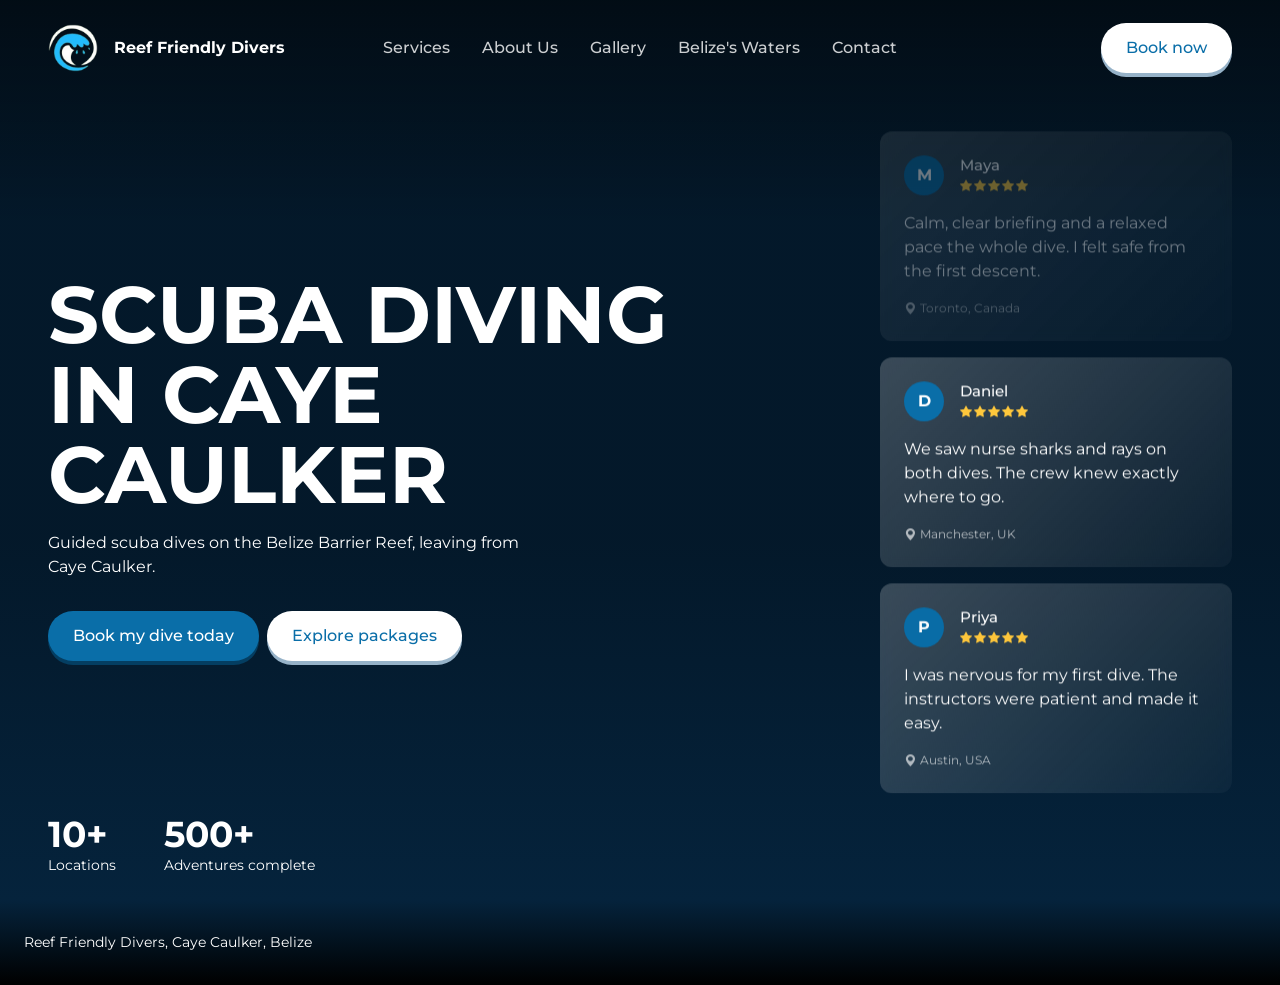
==== index.html @ de71a329 "first commit" ====
<!DOCTYPE html>
<html lang="en">
<head>
    <meta charset="UTF-8">
    <meta name="viewport" content="width=device-width, initial-scale=1.0">
    <title>Reef Friendly Divers | Caye Caulker, Belize</title>
    <meta name="description" content="Guided scuba dives on the Belize Barrier Reef, leaving from Caye Caulker.">
    <link rel="preconnect" href="https://fonts.googleapis.com">
    <link rel="preconnect" href="https://fonts.gstatic.com" crossorigin>
    <link rel="stylesheet" href="https://fonts.googleapis.com/css2?family=Montserrat:wght@400;500;700&amp;display=swap">
    <link rel="stylesheet" href="https://cdn.jsdelivr.net/npm/bootstrap-icons@1.11.3/font/bootstrap-icons.min.css">
    <link rel="stylesheet" href="css/style.css">
    <script src="js/menu.js" defer></script>
    <script src="js/testimonials.js" defer></script>
</head>
<body>
    <div class="landing">
        <header class="site-header">
            <a class="brand" href="./">
                <img src="images/logo.png" width="136" height="130" alt="">
                Reef Friendly Divers
            </a>
            <button class="menu-toggle" type="button" aria-expanded="false" aria-controls="site-menu" aria-label="Menu">
                <i class="bi bi-list" aria-hidden="true"></i>
                <i class="bi bi-x-lg" aria-hidden="true"></i>
            </button>
            <div class="site-menu" id="site-menu">
                <nav class="site-nav">
                    <a href="services.html">Services</a>
                    <a href="about.html">About Us</a>
                    <a href="gallery.html">Gallery</a>
                    <a href="belizes-waters.html">Belize's Waters</a>
                    <a href="#contact">Contact</a>
                </nav>
                <a class="button button-secondary" href="#contact">Book now</a>
            </div>
        </header>
        <main class="hero">
            <div class="hero-text">
                <h1>Scuba diving in Caye Caulker</h1>
                <p>Guided scuba dives on the Belize Barrier Reef, leaving from Caye Caulker.</p>
                <div class="hero-actions">
                    <a class="button button-primary" href="#contact">Book my dive today</a>
                    <a class="button button-secondary" href="packages.html">Explore packages</a>
                </div>
            </div>
            <dl class="stats">
                <div>
                    <dt>Locations</dt>
                    <dd>10+</dd>
                </div>
                <div>
                    <dt>Adventures complete</dt>
                    <dd>500+</dd>
                </div>
            </dl>
        </main>
        <section class="testimonials" aria-label="Diver testimonials">
            <div class="testimonial-viewport">
                <div class="testimonial-track">
                    <ul class="testimonial-list">
                        <li class="testimonial">
                            <figure>
                                <figcaption class="reviewer">
                                    <span class="avatar" aria-hidden="true">M</span>
                                    <span class="reviewer-name">Maya</span>
                                    <span class="rating" role="img" aria-label="5 out of 5 stars"><i class="bi bi-star-fill"></i><i class="bi bi-star-fill"></i><i class="bi bi-star-fill"></i><i class="bi bi-star-fill"></i><i class="bi bi-star-fill"></i></span>
                                </figcaption>
                                <blockquote><p>Calm, clear briefing and a relaxed pace the whole dive. I felt safe from the first descent.</p></blockquote>
                                <p class="reviewer-location"><i class="bi bi-geo-alt-fill" aria-hidden="true"></i>Toronto, Canada</p>
                            </figure>
                        </li>
                        <li class="testimonial">
                            <figure>
                                <figcaption class="reviewer">
                                    <span class="avatar" aria-hidden="true">D</span>
                                    <span class="reviewer-name">Daniel</span>
                                    <span class="rating" role="img" aria-label="5 out of 5 stars"><i class="bi bi-star-fill"></i><i class="bi bi-star-fill"></i><i class="bi bi-star-fill"></i><i class="bi bi-star-fill"></i><i class="bi bi-star-fill"></i></span>
                                </figcaption>
                                <blockquote><p>We saw nurse sharks and rays on both dives. The crew knew exactly where to go.</p></blockquote>
                                <p class="reviewer-location"><i class="bi bi-geo-alt-fill" aria-hidden="true"></i>Manchester, UK</p>
                            </figure>
                        </li>
                        <li class="testimonial">
                            <figure>
                                <figcaption class="reviewer">
                                    <span class="avatar" aria-hidden="true">P</span>
                                    <span class="reviewer-name">Priya</span>
                                    <span class="rating" role="img" aria-label="5 out of 5 stars"><i class="bi bi-star-fill"></i><i class="bi bi-star-fill"></i><i class="bi bi-star-fill"></i><i class="bi bi-star-fill"></i><i class="bi bi-star-fill"></i></span>
                                </figcaption>
                                <blockquote><p>I was nervous for my first dive. The instructors were patient and made it easy.</p></blockquote>
                                <p class="reviewer-location"><i class="bi bi-geo-alt-fill" aria-hidden="true"></i>Austin, USA</p>
                            </figure>
                        </li>
                        <li class="testimonial">
                            <figure>
                                <figcaption class="reviewer">
                                    <span class="avatar" aria-hidden="true">L</span>
                                    <span class="reviewer-name">Lukas</span>
                                    <span class="rating" role="img" aria-label="5 out of 5 stars"><i class="bi bi-star-fill"></i><i class="bi bi-star-fill"></i><i class="bi bi-star-fill"></i><i class="bi bi-star-fill"></i><i class="bi bi-star-fill"></i></span>
                                </figcaption>
                                <blockquote><p>Small group, good gear and a guide who clearly cares about the reef.</p></blockquote>
                                <p class="reviewer-location"><i class="bi bi-geo-alt-fill" aria-hidden="true"></i>Berlin, Germany</p>
                            </figure>
                        </li>
                        <li class="testimonial">
                            <figure>
                                <figcaption class="reviewer">
                                    <span class="avatar" aria-hidden="true">S</span>
                                    <span class="reviewer-name">Sofia</span>
                                    <span class="rating" role="img" aria-label="5 out of 5 stars"><i class="bi bi-star-fill"></i><i class="bi bi-star-fill"></i><i class="bi bi-star-fill"></i><i class="bi bi-star-fill"></i><i class="bi bi-star-fill"></i></span>
                                </figcaption>
                                <blockquote><p>The highlight of our trip to Belize.</p></blockquote>
                                <p class="reviewer-location"><i class="bi bi-geo-alt-fill" aria-hidden="true"></i>Madrid, Spain</p>
                            </figure>
                        </li>
                    </ul>
                </div>
            </div>
        </section>
    </div>
    <footer id="contact" class="site-footer">
        <p>Reef Friendly Divers, Caye Caulker, Belize</p>
    </footer>
</body>
</html>
---- css/style.css ----
:root {
    --accent: rgb(10, 110, 168);
    --accent-dark: rgb(7, 82, 128);
    --deep: rgb(5, 35, 60);
    --header-height: 6rem;
    --space-1: 0.5rem;
    --space-2: 1rem;
    --space-3: 1.5rem;
    --space-4: 2rem;
    --space-5: 3rem;
}

*,
*::before,
*::after {
    box-sizing: border-box;
}

body {
    margin: 0;
    min-height: 100dvh;
    font-family: "Montserrat", sans-serif;
    line-height: 1.5;
    color: white;
    background: linear-gradient(var(--deep) 100dvh, black);
}

h1,
p {
    margin: 0;
}

a {
    color: inherit;
}

.landing {
    display: grid;
    grid-template-columns: minmax(0, 1fr);
    overflow: clip;
    background:
        linear-gradient(rgb(0 0 0 / 0.5), transparent 25%),
        linear-gradient(rgb(0 0 0 / 0.3), rgb(0 0 0 / 0.3) 60%, var(--deep)),
        url("https://images.pexels.com/photos/29070971/pexels-photo-29070971.jpeg?auto=compress&cs=tinysrgb&w=1920") center / cover;
}

.site-header {
    position: relative;
    z-index: 2;
    display: flex;
    justify-content: space-between;
    align-items: center;
    height: var(--header-height);
    padding-inline: var(--space-3);
}

.brand,
.menu-toggle {
    position: relative;
    z-index: 2;
}

.brand {
    display: flex;
    align-items: center;
    gap: var(--space-2);
    font-weight: 700;
    text-decoration: none;
}

.brand img {
    display: block;
    width: auto;
    height: 3rem;
}

.menu-toggle {
    display: grid;
    place-items: center;
    width: 3.5rem;
    aspect-ratio: 1;
    padding: 0;
    border: 0;
    background: none;
    color: inherit;
    font-size: 2.25rem;
    cursor: pointer;
}

.menu-toggle .bi-x-lg,
.menu-toggle[aria-expanded="true"] .bi-list {
    display: none;
}

.menu-toggle[aria-expanded="true"] .bi-x-lg {
    display: block;
}

.site-menu {
    position: fixed;
    inset: 0;
    display: grid;
    align-content: center;
    gap: var(--space-3);
    padding: var(--header-height) var(--space-3);
    background-color: var(--deep);
    transform: translateY(-100%);
    visibility: hidden;
    transition: transform 0.3s ease, visibility 0.3s;
}

.site-menu.is-open {
    transform: none;
    visibility: visible;
}

.site-nav {
    display: grid;
}

.site-nav a {
    padding: 0.75rem 0;
    font-size: 1.125rem;
    font-weight: 500;
    color: rgb(255 255 255 / 0.8);
    text-decoration: none;
    transition: color 0.15s;
}

.site-nav a:hover,
.site-nav a:focus-visible {
    color: white;
}

.button {
    display: inline-block;
    padding: 0.75rem var(--space-3);
    border: 1px solid transparent;
    border-radius: 999px;
    font-weight: 500;
    text-align: center;
    text-decoration: none;
    box-shadow: 0 4px 0 var(--shadow-color);
    transition:
        box-shadow 0.25s ease,
        transform 0.25s ease,
        background-color 0.25s ease;
}

.button:hover {
    transform: translateY(-2px);
    box-shadow: 0 6px 0 var(--shadow-color);
}

.button:active {
    transform: translateY(3px);
    box-shadow: 0 1px 0 var(--shadow-color);
}

.button-primary {
    --shadow-color: rgb(4, 62, 98);
    background-color: var(--accent);
    color: white;
}

.button-primary:hover {
    background-color: var(--accent-dark);
}

.button-secondary {
    --shadow-color: rgb(150, 178, 200);
    background-color: white;
    color: var(--accent);
}

.button-secondary:hover {
    background-color: rgb(225 240 250);
}

.hero {
    display: flex;
    flex-direction: column;
    justify-content: space-between;
    gap: var(--space-5);
    min-height: calc(100dvh - var(--header-height));
    padding: var(--space-4) var(--space-3) var(--space-3);
}

.hero-text {
    display: grid;
    gap: var(--space-2);
    max-width: 40rem;
    margin-block: auto;
}

.hero-text h1 {
    font-size: clamp(2.5rem, 7vw, 5rem);
    line-height: 1;
    text-transform: uppercase;
}

.hero-text p {
    max-width: 32rem;
}

.hero-actions {
    display: grid;
    gap: var(--space-1);
    margin-top: var(--space-2);
}

.stats {
    display: flex;
    justify-content: space-between;
    gap: var(--space-5);
    margin: 0;
}

.stats div {
    display: flex;
    flex-direction: column-reverse;
}

.stats dd {
    margin: 0;
    font-size: 2.25rem;
    font-weight: 700;
    line-height: 1.1;
}

.stats dt {
    font-size: 0.875rem;
}

.testimonials {
    position: relative;
    padding-bottom: var(--space-5);
}

.testimonials::before,
.testimonial-viewport {
    mask-image: linear-gradient(to right, transparent, black 15%, black 85%, transparent);
}

.testimonials::before {
    content: "";
    position: absolute;
    inset: 0 0 var(--space-5);
    backdrop-filter: blur(6px);
}

.testimonial-viewport {
    position: relative;
}

.testimonial-track {
    display: flex;
    padding-left: var(--space-3);
}

.testimonial-list {
    display: flex;
    gap: var(--space-2);
    margin: 0;
    padding: 0 var(--space-2) 0 0;
    list-style: none;
}

.testimonial {
    flex: 0 0 min(80vw, 20rem);
    padding: var(--space-3);
    border-radius: 0.75rem;
    background: linear-gradient(135deg, rgb(255 255 255 / 0.22), rgb(255 255 255 / 0.04));
    backdrop-filter: blur(6px);
}

.testimonial figure {
    display: grid;
    gap: var(--space-2);
    margin: 0;
}

.testimonial blockquote {
    margin: 0;
}

.reviewer {
    display: grid;
    grid-template-columns: auto 1fr;
    column-gap: var(--space-2);
    align-items: center;
}

.avatar {
    grid-row: 1 / 3;
    display: grid;
    place-items: center;
    width: 2.5rem;
    aspect-ratio: 1;
    border-radius: 50%;
    background-color: var(--accent);
    font-weight: 700;
}

.reviewer-name {
    font-size: 0.9375rem;
    font-weight: 500;
    line-height: 1.2;
}

.rating {
    display: flex;
    gap: 0.125rem;
    font-size: 0.75rem;
    color: rgb(255, 200, 60);
}

.reviewer-location {
    display: flex;
    align-items: center;
    gap: 0.25rem;
    font-size: 0.75rem;
    color: rgb(255 255 255 / 0.65);
}

.site-footer {
    padding: var(--space-4) var(--space-3);
    font-size: 0.875rem;
}

@media (prefers-reduced-motion: reduce) {
    .testimonials {
        overflow: auto;
    }
}

@media (min-width: 52rem) {
    .landing {
        grid-template-columns: minmax(0, 1fr) calc(22rem + var(--space-5));
        grid-template-rows: auto 1fr;
        min-height: 100dvh;
    }

    .site-header {
        grid-column: 1 / -1;
        display: grid;
        grid-template-columns: 1fr auto 1fr;
        padding-inline: var(--space-5);
    }

    .menu-toggle {
        display: none;
    }

    .site-menu {
        display: contents;
        visibility: visible;
    }

    .site-nav {
        display: flex;
        gap: var(--space-4);
    }

    .site-nav a {
        padding: var(--space-1) 0;
        font-size: 1rem;
    }

    .site-menu .button {
        justify-self: end;
    }

    .hero-actions {
        display: flex;
    }

    .hero {
        display: grid;
        grid-template-rows: 1fr auto 2fr;
        padding: var(--space-5) var(--space-5) var(--space-3);
    }

    .hero-text {
        grid-row: 2;
    }

    .stats {
        grid-row: 3;
        align-self: end;
        justify-content: flex-start;
    }

    .testimonials {
        grid-area: 2 / 2;
        align-self: center;
        height: clamp(24rem, 70dvh, 52rem);
        margin-right: var(--space-5);
        padding-bottom: 0;
    }

    .testimonials::before {
        display: none;
    }

    .testimonial-viewport {
        mask-image: none;
    }

    .testimonial-track {
        display: block;
        padding-left: 0;
    }

    .testimonial-list {
        display: grid;
        padding: 0 0 var(--space-2);
    }
}
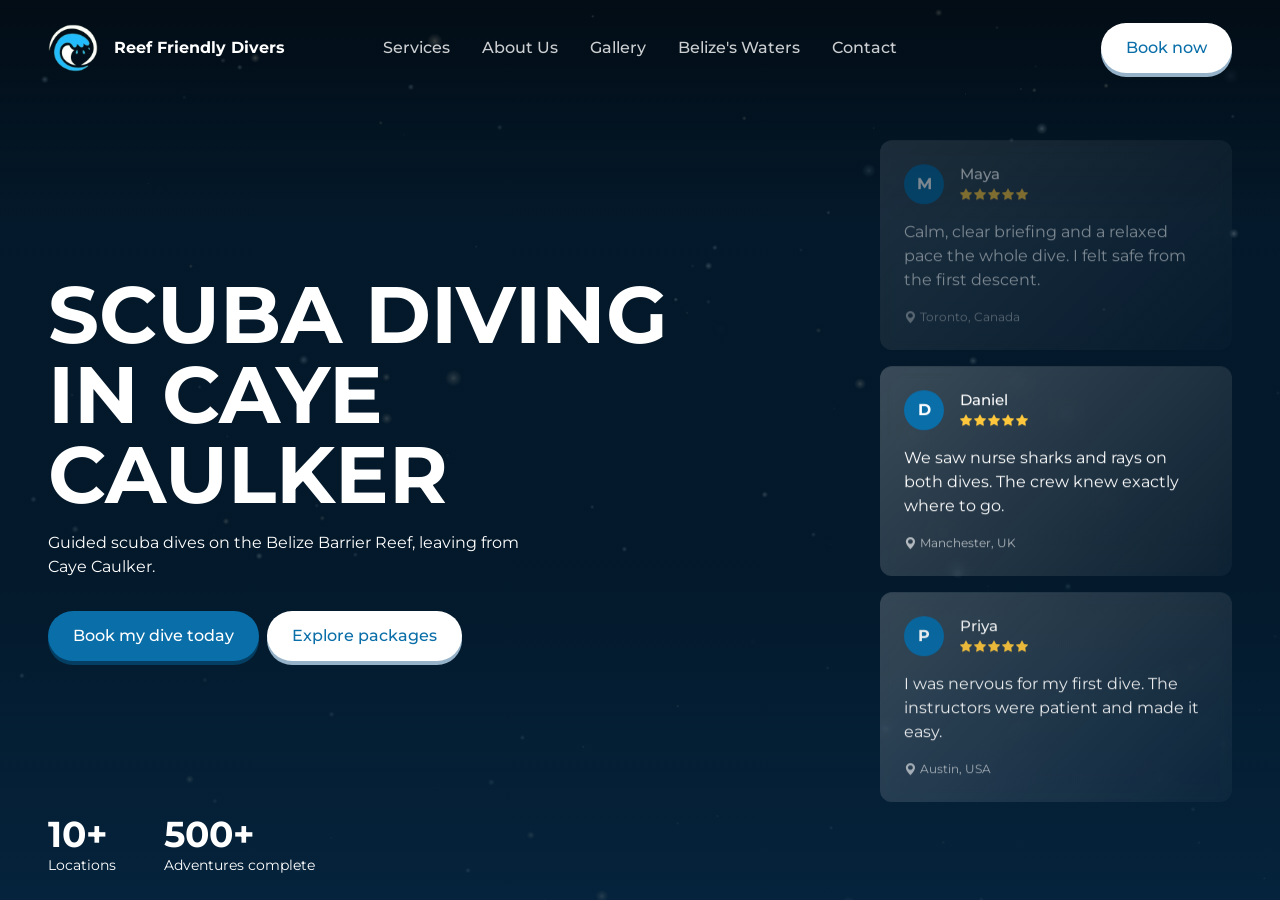
==== commit 13d164c2: "Added particles on homescreen" ====
--- a/index.html
+++ b/index.html
@@ -10,11 +10,13 @@
     <link rel="stylesheet" href="https://fonts.googleapis.com/css2?family=Montserrat:wght@400;500;700&amp;display=swap">
     <link rel="stylesheet" href="https://cdn.jsdelivr.net/npm/bootstrap-icons@1.11.3/font/bootstrap-icons.min.css">
     <link rel="stylesheet" href="css/style.css">
+    <script src="js/particles.js" defer></script>
     <script src="js/menu.js" defer></script>
     <script src="js/testimonials.js" defer></script>
 </head>
 <body>
     <div class="landing">
+        <canvas class="particles" aria-hidden="true"></canvas>
         <header class="site-header">
             <a class="brand" href="./">
                 <img src="images/logo.png" width="136" height="130" alt="">
@@ -119,8 +121,5 @@
             </div>
         </section>
     </div>
-    <footer id="contact" class="site-footer">
-        <p>Reef Friendly Divers, Caye Caulker, Belize</p>
-    </footer>
 </body>
 </html>
--- a/css/style.css
+++ b/css/style.css
@@ -35,6 +35,8 @@
 }
 
 .landing {
+    position: relative;
+    isolation: isolate;
     display: grid;
     grid-template-columns: minmax(0, 1fr);
     overflow: clip;
@@ -42,6 +44,15 @@
         linear-gradient(rgb(0 0 0 / 0.5), transparent 25%),
         linear-gradient(rgb(0 0 0 / 0.3), rgb(0 0 0 / 0.3) 60%, var(--deep)),
         url("https://images.pexels.com/photos/29070971/pexels-photo-29070971.jpeg?auto=compress&cs=tinysrgb&w=1920") center / cover;
+}
+
+.particles {
+    position: absolute;
+    inset: 0;
+    z-index: -1;
+    width: 100%;
+    height: 100%;
+    pointer-events: none;
 }
 
 .site-header {
@@ -323,11 +334,6 @@
     color: rgb(255 255 255 / 0.65);
 }
 
-.site-footer {
-    padding: var(--space-4) var(--space-3);
-    font-size: 0.875rem;
-}
-
 @media (prefers-reduced-motion: reduce) {
     .testimonials {
         overflow: auto;
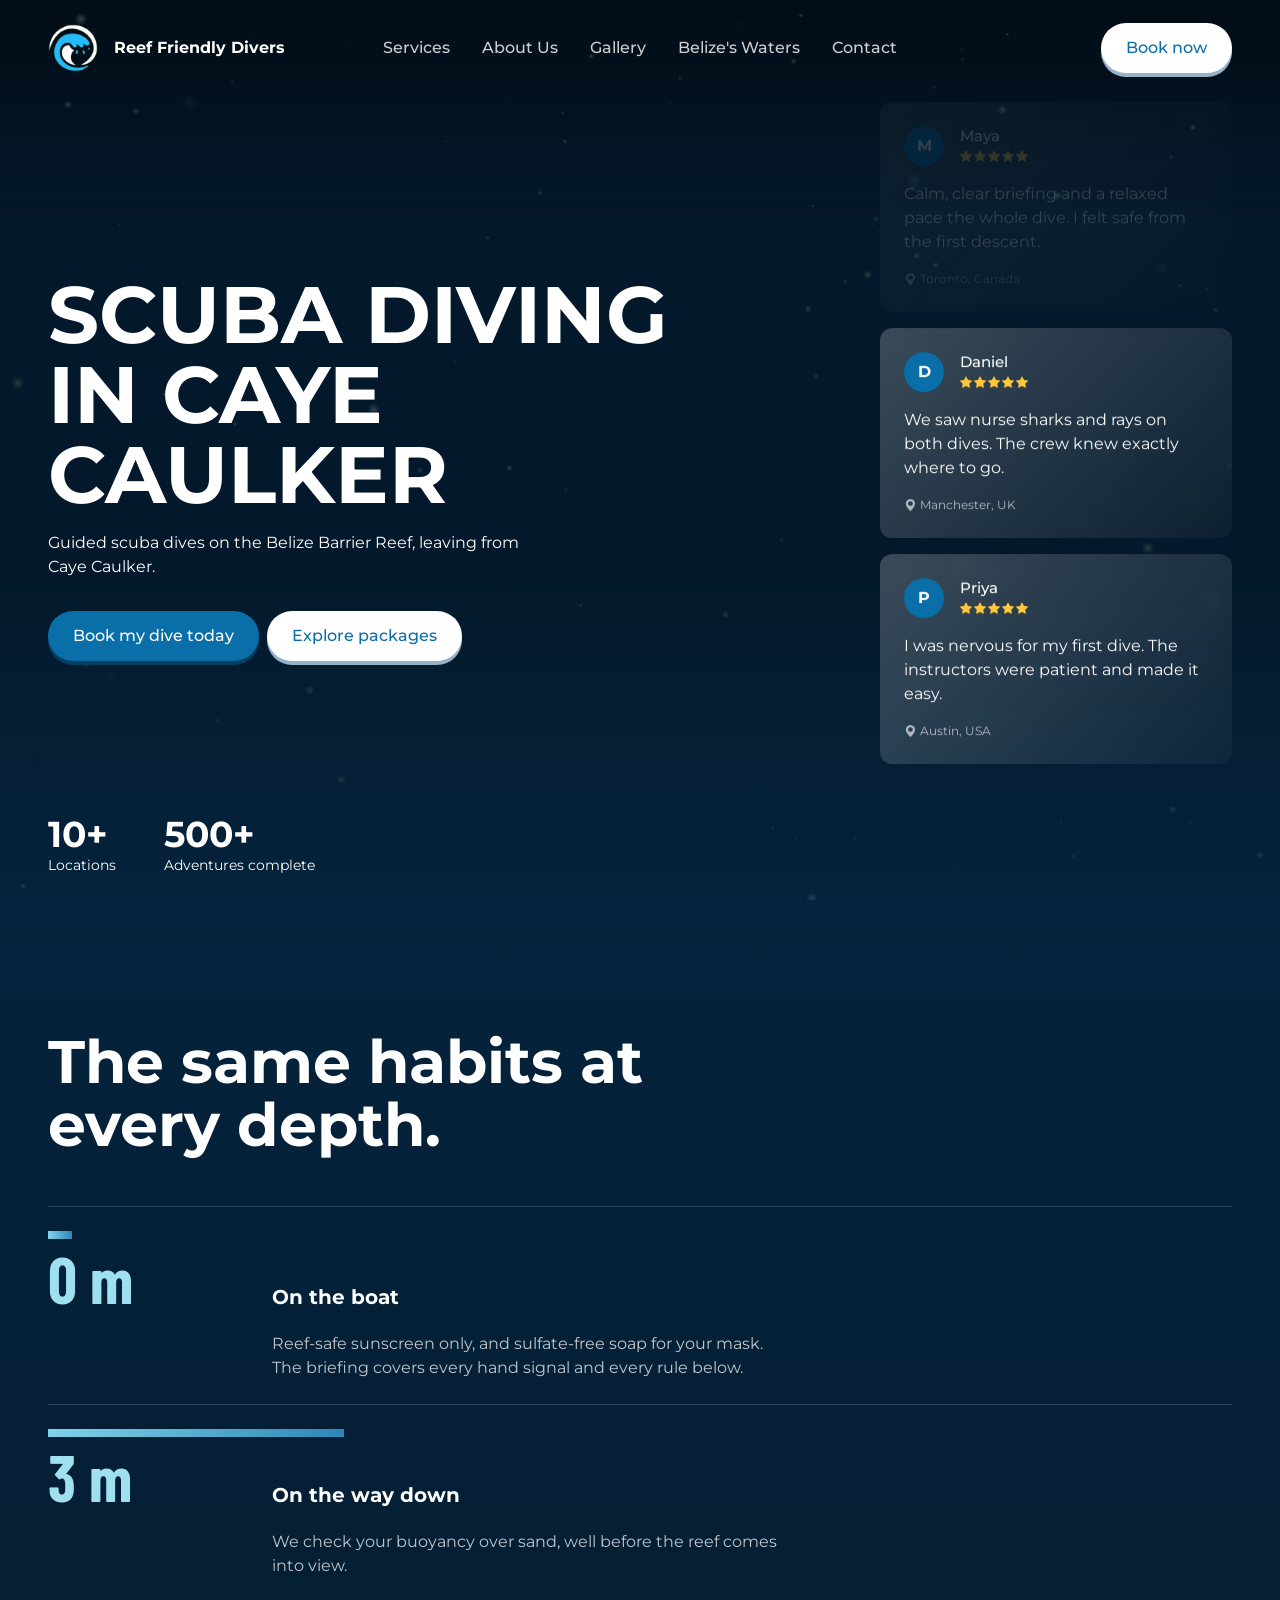
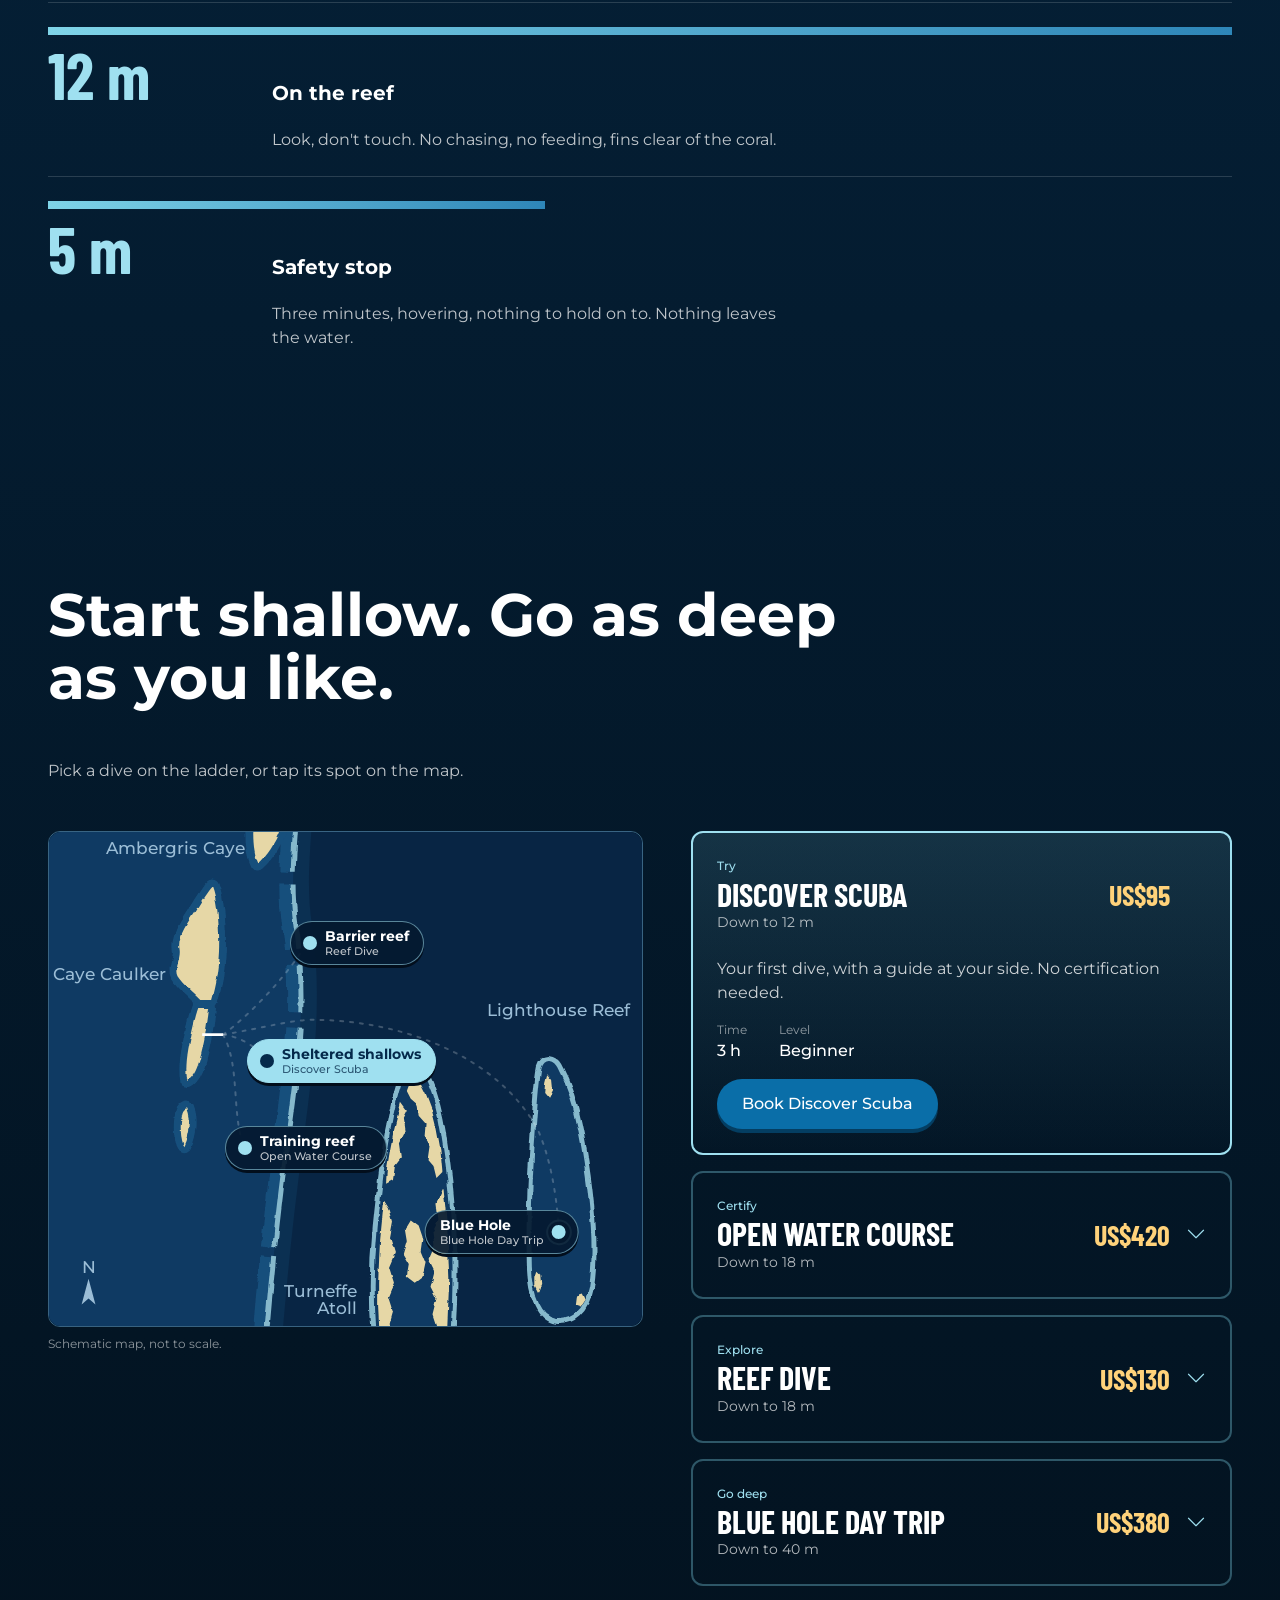
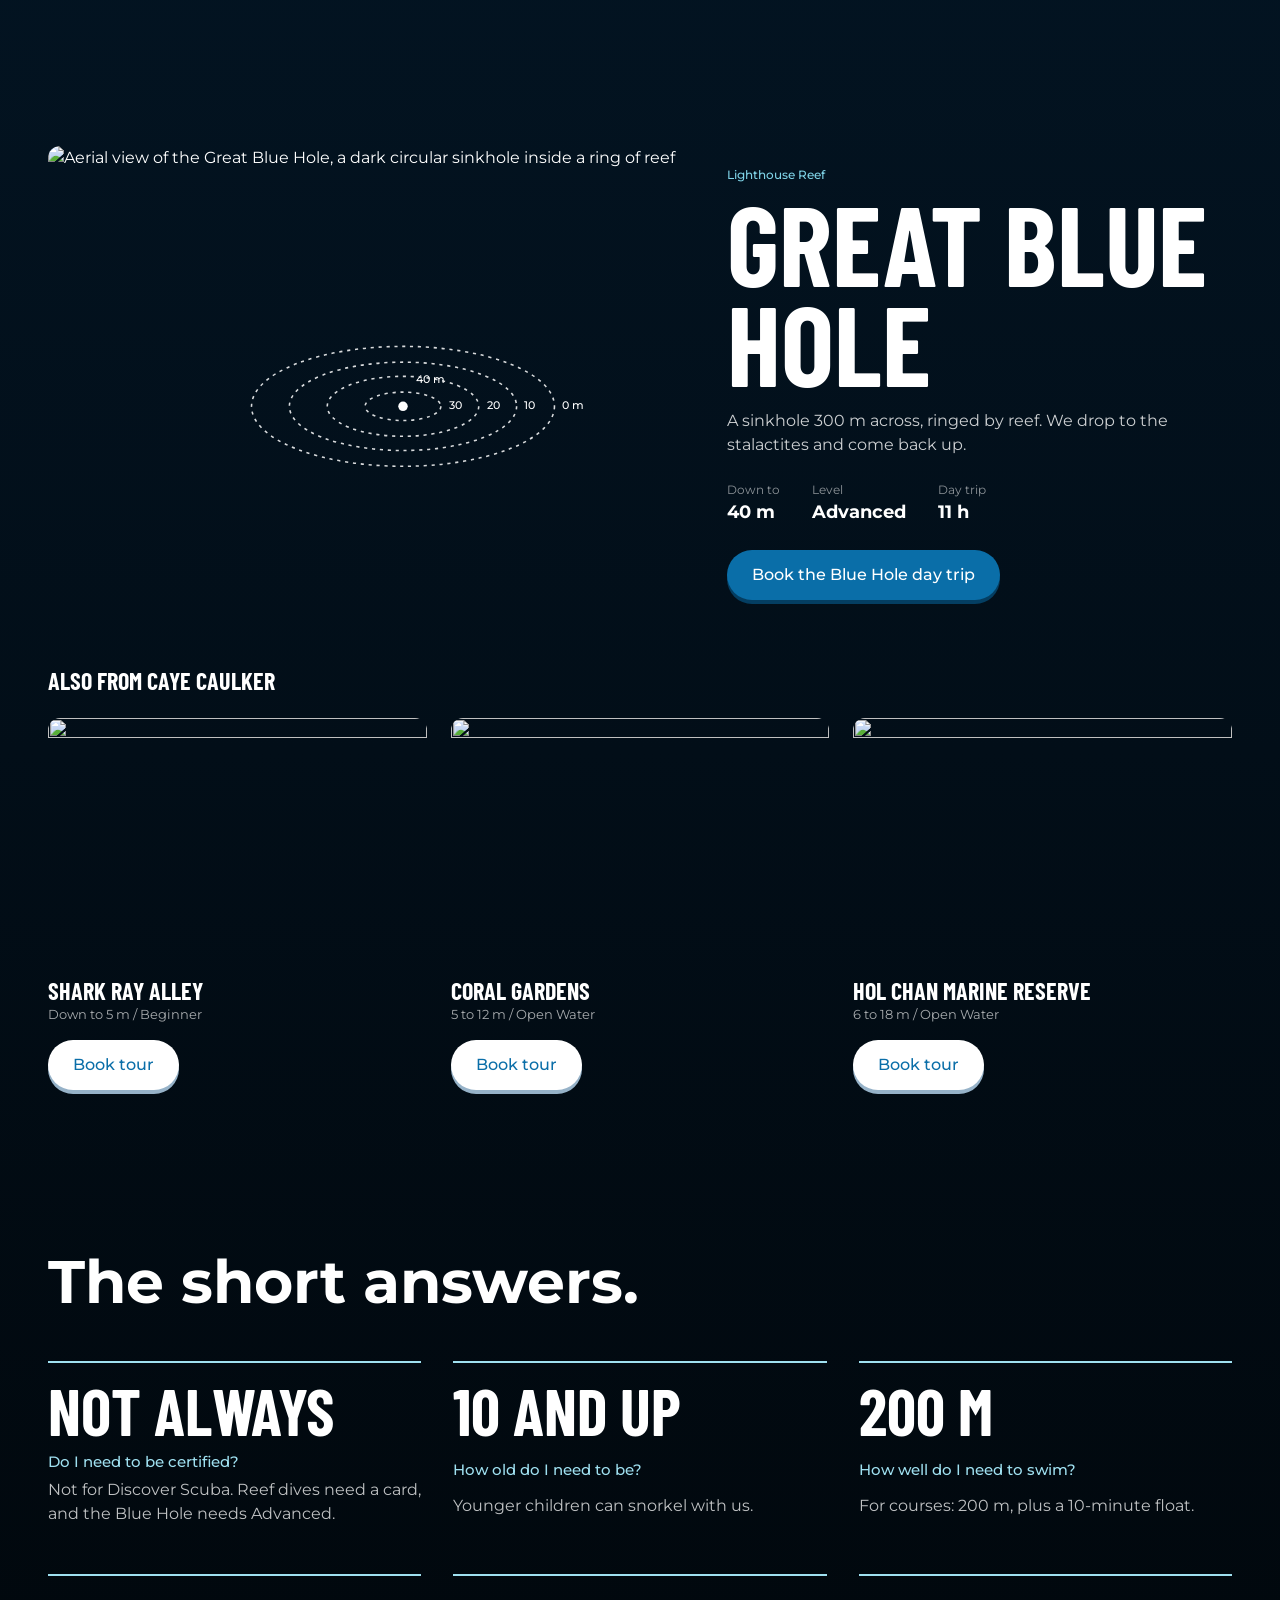
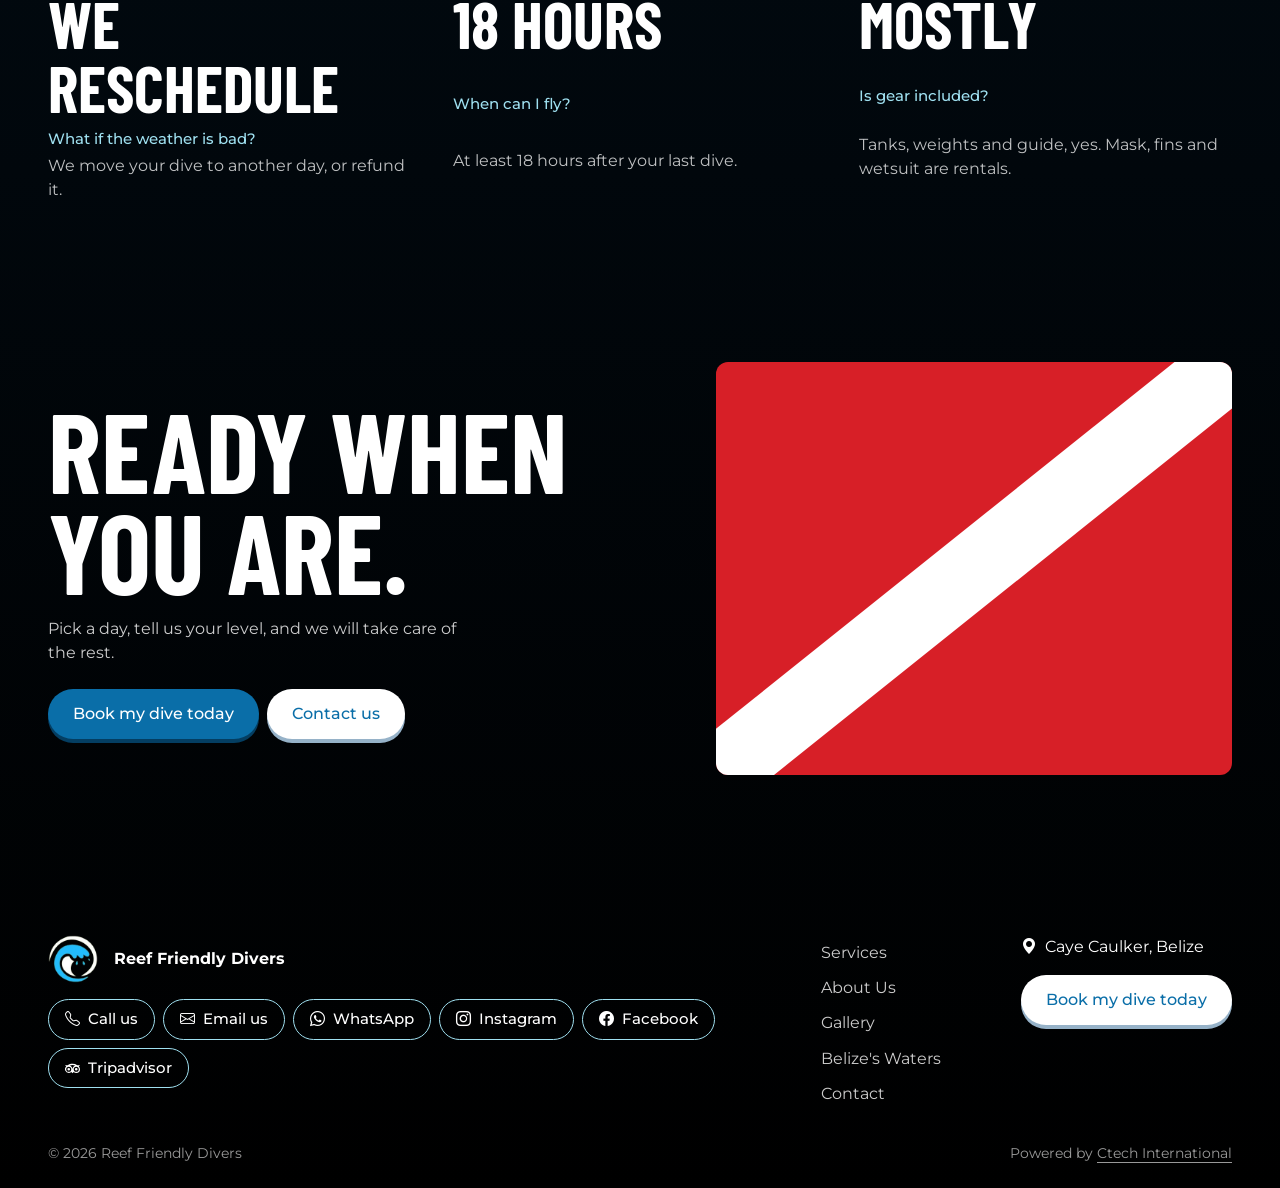
==== commit 78119f0a: "added sections to homepage" ====
--- a/index.html
+++ b/index.html
@@ -7,12 +7,13 @@
     <meta name="description" content="Guided scuba dives on the Belize Barrier Reef, leaving from Caye Caulker.">
     <link rel="preconnect" href="https://fonts.googleapis.com">
     <link rel="preconnect" href="https://fonts.gstatic.com" crossorigin>
-    <link rel="stylesheet" href="https://fonts.googleapis.com/css2?family=Montserrat:wght@400;500;700&amp;display=swap">
+    <link rel="stylesheet" href="https://fonts.googleapis.com/css2?family=Montserrat:wght@400;500;700&amp;family=Barlow+Condensed:wght@700&amp;display=swap">
     <link rel="stylesheet" href="https://cdn.jsdelivr.net/npm/bootstrap-icons@1.11.3/font/bootstrap-icons.min.css">
     <link rel="stylesheet" href="css/style.css">
     <script src="js/particles.js" defer></script>
     <script src="js/menu.js" defer></script>
     <script src="js/testimonials.js" defer></script>
+    <script src="js/packages.js" defer></script>
 </head>
 <body>
     <div class="landing">
@@ -31,10 +32,10 @@
                     <a href="services.html">Services</a>
                     <a href="about.html">About Us</a>
                     <a href="gallery.html">Gallery</a>
-                    <a href="belizes-waters.html">Belize's Waters</a>
-                    <a href="#contact">Contact</a>
+                    <a href="#sites">Belize's Waters</a>
+                    <a href="contact.html">Contact</a>
                 </nav>
-                <a class="button button-secondary" href="#contact">Book now</a>
+                <a class="button button-secondary" href="contact.html">Book now</a>
             </div>
         </header>
         <main class="hero">
@@ -42,8 +43,8 @@
                 <h1>Scuba diving in Caye Caulker</h1>
                 <p>Guided scuba dives on the Belize Barrier Reef, leaving from Caye Caulker.</p>
                 <div class="hero-actions">
-                    <a class="button button-primary" href="#contact">Book my dive today</a>
-                    <a class="button button-secondary" href="packages.html">Explore packages</a>
+                    <a class="button button-primary" href="contact.html">Book my dive today</a>
+                    <a class="button button-secondary" href="#packages">Explore packages</a>
                 </div>
             </div>
             <dl class="stats">
@@ -121,5 +122,353 @@
             </div>
         </section>
     </div>
+    <section class="depth" aria-labelledby="depth-title">
+        <h2 id="depth-title">The same habits at every depth.</h2>
+        <ol class="stations">
+            <li>
+                <p class="meter">0 m</p>
+                <div>
+                    <h3>On the boat</h3>
+                    <p>Reef-safe sunscreen only, and sulfate-free soap for your mask. The briefing covers every hand signal and every rule below.</p>
+                </div>
+            </li>
+            <li>
+                <p class="meter">3 m</p>
+                <div>
+                    <h3>On the way down</h3>
+                    <p>We check your buoyancy over sand, well before the reef comes into view.</p>
+                </div>
+            </li>
+            <li>
+                <p class="meter">12 m</p>
+                <div>
+                    <h3>On the reef</h3>
+                    <p>Look, don't touch. No chasing, no feeding, fins clear of the coral.</p>
+                </div>
+            </li>
+            <li>
+                <p class="meter">5 m</p>
+                <div>
+                    <h3>Safety stop</h3>
+                    <p>Three minutes, hovering, nothing to hold on to. Nothing leaves the water.</p>
+                </div>
+            </li>
+        </ol>
+    </section>
+    <section class="packages" id="packages" aria-labelledby="packages-title">
+        <h2 id="packages-title">Start shallow. Go as deep as you like.</h2>
+        <p class="packages-intro">Pick a dive on the ladder, or tap its spot on the map.</p>
+        <div class="packages-layout">
+            <figure class="map">
+                <div class="map-frame">
+                    <svg viewBox="0 0 600 500" role="img" aria-label="Map: Caye Caulker inside the barrier reef, with Turneffe Atoll and the Blue Hole on Lighthouse Reef out to the southeast">
+                        <defs>
+                            <filter id="m-rough" x="-20" y="-20" width="640" height="540" filterUnits="userSpaceOnUse">
+                                <feTurbulence type="fractalNoise" baseFrequency="0.06" numOctaves="3" seed="7"/>
+                                <feDisplacementMap in="SourceGraphic" scale="5" xChannelSelector="R" yChannelSelector="G"/>
+                            </filter>
+                            <path id="m-shelf" d="M-20 -20H250V-10C247 30 245 62 250 95S256 165 254 200S244 290 237 345S224 460 220 510V520H-20Z"/>
+                            <path id="m-barrier" class="m-barrier" pathLength="100" d="M250 -10C247 30 245 62 250 95S256 165 254 200S244 290 237 345S224 460 220 510"/>
+                            <path id="m-turneffe" d="M358 242C362 232 374 232 382 246C392 266 396 284 399 304C404 334 408 372 410 410C412 450 410 490 408 520H330C326 480 326 440 330 400C334 360 338 322 344 296C348 274 353 256 358 242Z"/>
+                            <path id="m-lighthouse" d="M496 238C500 226 512 226 518 240C530 262 536 290 541 318C548 360 555 420 549 460C544 486 529 497 513 495C496 492 487 470 486 440C485 400 487 340 490 300C492 274 493 252 496 238Z"/>
+                            <g id="m-cayes">
+                                <path d="M206 -10H236C232 6 222 22 211 32C206 22 205 8 206 -10Z"/>
+                                <path d="M165 55C170 68 173 95 172 120C171 140 168 156 164 170H153C146 163 136 155 130 146C126 138 134 128 132 118C130 106 139 94 148 80C154 70 160 60 165 55Z"/>
+                                <path d="M162 178C160 195 157 215 152 232C149 242 145 249 140 252C138 244 139 230 142 215C145 200 148 186 151 178Z"/>
+                                <path d="M140 280C144 290 143 305 137 318C133 312 132 296 135 284C136 281 138 279 140 280Z"/>
+                            </g>
+                        </defs>
+                        <rect class="m-deep" width="600" height="500"/>
+                        <use class="m-slope" href="#m-shelf"/>
+                        <g class="m-shallow">
+                            <use href="#m-shelf"/>
+                            <use href="#m-turneffe"/>
+                            <use href="#m-lighthouse"/>
+                        </g>
+                        <g class="m-flats">
+                            <use href="#m-barrier" x="-7"/>
+                            <use href="#m-cayes"/>
+                        </g>
+                        <g class="m-reef">
+                            <use href="#m-barrier"/>
+                            <use href="#m-turneffe"/>
+                            <use href="#m-lighthouse"/>
+                        </g>
+                        <g class="m-land">
+                            <use href="#m-cayes"/>
+                            <path d="M368 246L375 252L381 264L387 280L392 300L396 322L398 344L392 350L389 338L384 332L386 318L380 308L381 296L374 288L373 276L366 270L362 262ZM399 360L401 380L403 404L404 428L405 452L404 476L403 500L402 520H390L392 500L388 488L392 472L386 460L390 444L384 432L390 418L388 404L394 392L392 376ZM356 274L352 290L348 306L345 322L342 340L341 356L348 352L350 338L356 330L354 316L360 304L358 290L362 282ZM339 372L337 392L335 412L334 432L333 456L333 480L334 500L335 520H346L344 500L348 486L343 470L349 456L344 440L350 426L345 410L348 394L344 380ZM366 392L374 398L378 410L376 424L381 436L378 450L370 456L362 450L364 438L358 428L362 414L360 402Z"/>
+                            <path d="M504 246L509 252L510 262L506 270L501 264L502 254ZM533 470L539 468L542 474L538 480L532 478ZM494 444L498 448L499 458L496 466L492 458L492 450Z"/>
+                        </g>
+                        <circle class="m-hole" cx="516" cy="405" r="12"/>
+                        <g class="m-routes">
+                            <path d="M176 205C192 207 210 216 220 232"/>
+                            <path d="M176 205C194 236 184 288 198 320"/>
+                            <path d="M176 205C202 186 234 152 252 126Q257 118 264 112"/>
+                            <path d="M176 205C218 198 246 190 266 190C350 190 450 222 494 300Q512 340 516 405"/>
+                        </g>
+                        <path class="m-route" data-package="discover" pathLength="1" d="M176 205C192 207 210 216 220 232"/>
+                        <path class="m-route" data-package="certify" pathLength="1" d="M176 205C194 236 184 288 198 320"/>
+                        <path class="m-route" data-package="explore" pathLength="1" d="M176 205C202 186 234 152 252 126Q257 118 264 112"/>
+                        <path class="m-route" data-package="deep" pathLength="1" d="M176 205C218 198 246 190 266 190C350 190 450 222 494 300Q512 340 516 405"/>
+                        <path class="m-dock" d="M155 205H176"/>
+                        <text class="m-label" x="118" y="150" text-anchor="end">Caye Caulker</text>
+                        <text class="m-label" x="198" y="22" text-anchor="end">Ambergris Caye</text>
+                        <text class="m-label" x="588" y="186" text-anchor="end">Lighthouse Reef</text>
+                        <text class="m-label" x="312" y="470" text-anchor="end">Turneffe<tspan x="312" dy="18">Atoll</tspan></text>
+                        <path class="m-north" d="M40 452L47 478L40 472L33 478Z"/>
+                        <text class="m-label" x="40" y="446" text-anchor="middle">N</text>
+                    </svg>
+<button class="pin pin-discover is-active" type="button" data-package="discover" aria-pressed="true"><span class="pin-dot"></span><span class="pin-text"><span class="pin-place">Sheltered shallows</span><span class="pin-dive">Discover Scuba</span></span></button>
+                    <button class="pin pin-certify" type="button" data-package="certify" aria-pressed="false"><span class="pin-dot"></span><span class="pin-text"><span class="pin-place">Training reef</span><span class="pin-dive">Open Water Course</span></span></button>
+                    <button class="pin pin-explore" type="button" data-package="explore" aria-pressed="false"><span class="pin-dot"></span><span class="pin-text"><span class="pin-place">Barrier reef</span><span class="pin-dive">Reef Dive</span></span></button>
+                    <button class="pin pin-deep" type="button" data-package="deep" aria-pressed="false"><span class="pin-dot"></span><span class="pin-text"><span class="pin-place">Blue Hole</span><span class="pin-dive">Blue Hole Day Trip</span></span></button>
+                </div>
+                <figcaption>Schematic map, not to scale.</figcaption>
+            </figure>
+            <ol class="steps">
+                <li class="step is-active" data-package="discover">
+                    <button class="step-select" type="button" data-package="discover" aria-pressed="true">
+                        <span class="step-level">Try</span>
+                        <span class="step-name">Discover Scuba</span>
+                        <span class="step-depth">Down to 12 m</span>
+                        <span class="step-price">US$95</span>
+                        <i class="bi bi-chevron-down step-arrow" aria-hidden="true"></i>
+                    </button>
+                    <div class="detail">
+                        <div class="detail-inner">
+                            <p>Your first dive, with a guide at your side. No certification needed.</p>
+                            <dl class="facts">
+                                <div><dt>Time</dt><dd>3 h</dd></div>
+                                <div><dt>Level</dt><dd>Beginner</dd></div>
+                            </dl>
+                            <a class="button button-primary" href="contact.html">Book Discover Scuba</a>
+                        </div>
+                    </div>
+                </li>
+                <li class="step" data-package="certify">
+                    <button class="step-select" type="button" data-package="certify" aria-pressed="false">
+                        <span class="step-level">Certify</span>
+                        <span class="step-name">Open Water Course</span>
+                        <span class="step-depth">Down to 18 m</span>
+                        <span class="step-price">US$420</span>
+                        <i class="bi bi-chevron-down step-arrow" aria-hidden="true"></i>
+                    </button>
+                    <div class="detail">
+                        <div class="detail-inner">
+                            <p>Learn the skills and earn your card in three days.</p>
+                            <dl class="facts">
+                                <div><dt>Time</dt><dd>3 days</dd></div>
+                                <div><dt>Level</dt><dd>Beginner</dd></div>
+                            </dl>
+                            <a class="button button-primary" href="contact.html">Book Open Water Course</a>
+                        </div>
+                    </div>
+                </li>
+                <li class="step" data-package="explore">
+                    <button class="step-select" type="button" data-package="explore" aria-pressed="false">
+                        <span class="step-level">Explore</span>
+                        <span class="step-name">Reef Dive</span>
+                        <span class="step-depth">Down to 18 m</span>
+                        <span class="step-price">US$130</span>
+                        <i class="bi bi-chevron-down step-arrow" aria-hidden="true"></i>
+                    </button>
+                    <div class="detail">
+                        <div class="detail-inner">
+                            <p>Two guided dives on the reef for certified divers.</p>
+                            <dl class="facts">
+                                <div><dt>Time</dt><dd>4 h</dd></div>
+                                <div><dt>Level</dt><dd>Open Water</dd></div>
+                            </dl>
+                            <a class="button button-primary" href="contact.html">Book Reef Dive</a>
+                        </div>
+                    </div>
+                </li>
+                <li class="step" data-package="deep">
+                    <button class="step-select" type="button" data-package="deep" aria-pressed="false">
+                        <span class="step-level">Go deep</span>
+                        <span class="step-name">Blue Hole Day Trip</span>
+                        <span class="step-depth">Down to 40 m</span>
+                        <span class="step-price">US$380</span>
+                        <i class="bi bi-chevron-down step-arrow" aria-hidden="true"></i>
+                    </button>
+                    <div class="detail">
+                        <div class="detail-inner">
+                            <p>A full day out to the Blue Hole, with three dives and lunch on the boat.</p>
+                            <dl class="facts">
+                                <div><dt>Time</dt><dd>11 h</dd></div>
+                                <div><dt>Level</dt><dd>Advanced</dd></div>
+                            </dl>
+                            <a class="button button-primary" href="contact.html">Book Blue Hole Day Trip</a>
+                        </div>
+                    </div>
+                </li>
+            </ol>
+        </div>
+    </section>
+    <section class="sites" id="sites" aria-labelledby="sites-title">
+        <article class="poster">
+            <div class="poster-frame">
+                <img src="https://images.unsplash.com/photo-1722761478075-720dc58e63d1?q=80&amp;w=1400&amp;auto=format&amp;fit=crop" width="1400" height="1050" alt="Aerial view of the Great Blue Hole, a dark circular sinkhole inside a ring of reef" loading="lazy">
+                <svg viewBox="0 0 400 300" aria-hidden="true">
+                    <g class="rings">
+                        <ellipse cx="225" cy="165" rx="96" ry="38"/>
+                        <ellipse cx="225" cy="165" rx="72" ry="28"/>
+                        <ellipse cx="225" cy="165" rx="48" ry="19"/>
+                        <ellipse cx="225" cy="165" rx="24" ry="9"/>
+                    </g>
+                    <g class="ring-labels">
+                        <text x="326" y="167">0 m</text>
+                        <text x="302" y="167">10</text>
+                        <text x="278" y="167">20</text>
+                        <text x="254" y="167">30</text>
+                        <text x="233" y="150">40 m</text>
+                    </g>
+                    <circle class="ring-center" cx="225" cy="165" r="3"/>
+                </svg>
+            </div>
+            <div class="poster-copy">
+                <p class="poster-kicker">Lighthouse Reef</p>
+                <h2 id="sites-title">Great Blue Hole</h2>
+                <p class="poster-lede">A sinkhole 300 m across, ringed by reef. We drop to the stalactites and come back up.</p>
+                <dl class="poster-facts">
+                    <div><dt>Down to</dt><dd>40 m</dd></div>
+                    <div><dt>Level</dt><dd>Advanced</dd></div>
+                    <div><dt>Day trip</dt><dd>11 h</dd></div>
+                </dl>
+                <a class="button button-primary" href="#packages">Book the Blue Hole day trip</a>
+            </div>
+        </article>
+        <h3 class="sites-more">Also from Caye Caulker</h3>
+        <ul class="other-sites">
+            <li>
+                <img src="https://images.unsplash.com/photo-1582395960020-3b30f1b49004?q=80&amp;w=800&amp;auto=format&amp;fit=crop" width="800" height="533" alt="" loading="lazy">
+                <h4 id="site-shark">Shark Ray Alley</h4>
+                <p>Down to 5 m / Beginner</p>
+                <a class="button button-secondary" href="#packages" aria-describedby="site-shark">Book tour</a>
+            </li>
+            <li>
+                <img src="https://images.unsplash.com/photo-1640806878940-1e3e0eea2afe?q=80&amp;w=800&amp;auto=format&amp;fit=crop" width="800" height="533" alt="" loading="lazy">
+                <h4 id="site-coral">Coral Gardens</h4>
+                <p>5 to 12 m / Open Water</p>
+                <a class="button button-secondary" href="#packages" aria-describedby="site-coral">Book tour</a>
+            </li>
+            <li>
+                <img src="https://images.unsplash.com/photo-1543933756-f1e68f5a3a80?q=80&amp;w=800&amp;auto=format&amp;fit=crop" width="800" height="533" alt="" loading="lazy">
+                <h4 id="site-hol-chan">Hol Chan Marine Reserve</h4>
+                <p>6 to 18 m / Open Water</p>
+                <a class="button button-secondary" href="#packages" aria-describedby="site-hol-chan">Book tour</a>
+            </li>
+        </ul>
+    </section>
+    <section class="faq" id="faq" aria-labelledby="faq-title">
+        <h2 id="faq-title">The short answers.</h2>
+        <ul class="answers">
+            <li>
+                <h3>Do I need to be certified?</h3>
+                <p class="answer">Not always</p>
+                <p class="answer-detail">Not for Discover Scuba. Reef dives need a card, and the Blue Hole needs Advanced.</p>
+            </li>
+            <li>
+                <h3>How old do I need to be?</h3>
+                <p class="answer">10 and up</p>
+                <p class="answer-detail">Younger children can snorkel with us.</p>
+            </li>
+            <li>
+                <h3>How well do I need to swim?</h3>
+                <p class="answer">200 m</p>
+                <p class="answer-detail">For courses: 200 m, plus a 10-minute float.</p>
+            </li>
+            <li>
+                <h3>What if the weather is bad?</h3>
+                <p class="answer">We reschedule</p>
+                <p class="answer-detail">We move your dive to another day, or refund it.</p>
+            </li>
+            <li>
+                <h3>When can I fly?</h3>
+                <p class="answer">18 hours</p>
+                <p class="answer-detail">At least 18 hours after your last dive.</p>
+            </li>
+            <li>
+                <h3>Is gear included?</h3>
+                <p class="answer">Mostly</p>
+                <p class="answer-detail">Tanks, weights and guide, yes. Mask, fins and wetsuit are rentals.</p>
+            </li>
+        </ul>
+    </section>
+    <section class="cta" aria-labelledby="cta-title">
+        <div class="cta-copy">
+            <h2 id="cta-title">Ready when you are.</h2>
+            <p>Pick a day, tell us your level, and we will take care of the rest.</p>
+            <div class="cta-actions">
+                <a class="button button-primary" href="contact.html">Book my dive today</a>
+                <a class="button button-secondary" href="contact.html">Contact us</a>
+            </div>
+        </div>
+        <svg class="cta-flag" viewBox="0 0 100 80" aria-hidden="true">
+            <rect width="100" height="80"/>
+            <path d="M-12.5 90 112.5-10"/>
+        </svg>
+    </section>
+    <footer class="site-footer">
+        <div class="footer-bubbles" aria-hidden="true">
+            <span></span>
+            <span></span>
+            <span></span>
+            <span></span>
+            <span></span>
+            <span></span>
+            <span></span>
+            <span></span>
+            <span></span>
+            <span></span>
+            <span></span>
+            <span></span>
+            <span></span>
+            <span></span>
+            <span></span>
+            <span></span>
+        </div>
+        <div class="footer-body">
+            <div class="footer-brand">
+                <a class="brand" href="./">
+                    <img src="images/logo.png" width="136" height="130" alt="">
+                    Reef Friendly Divers
+                </a>
+                <ul class="chips">
+                    <li><a class="chip" href="tel:+5010000000"><i class="bi bi-telephone" aria-hidden="true"></i>Call us</a></li>
+                    <li><a class="chip" href="mailto:info@example.com"><i class="bi bi-envelope" aria-hidden="true"></i>Email us</a></li>
+                    <li><a class="chip" href="https://wa.me/5010000000"><i class="bi bi-whatsapp" aria-hidden="true"></i>WhatsApp</a></li>
+                    <li><a class="chip" href="https://www.instagram.com/"><i class="bi bi-instagram" aria-hidden="true"></i>Instagram</a></li>
+                    <li><a class="chip" href="https://www.facebook.com/"><i class="bi bi-facebook" aria-hidden="true"></i>Facebook</a></li>
+                    <li><a class="chip" href="https://www.tripadvisor.com/"><svg viewBox="0 0 24 24" width="1em" height="1em" fill="currentColor" aria-hidden="true"><path d="M12.006 4.295c-2.67 0-5.338.784-7.645 2.353H0l1.963 2.135a5.997 5.997 0 0 0 4.04 10.43 5.976 5.976 0 0 0 4.075-1.6L12 19.705l1.922-2.09a5.972 5.972 0 0 0 4.072 1.598 6 6 0 0 0 6-5.998 5.982 5.982 0 0 0-1.957-4.432L24 6.648h-4.35a13.573 13.573 0 0 0-7.644-2.353zM12 6.255c1.531 0 3.063.303 4.504.903C13.943 8.138 12 10.43 12 13.1c0-2.671-1.942-4.962-4.504-5.942A11.72 11.72 0 0 1 12 6.256zM6.002 9.157a4.059 4.059 0 1 1 0 8.118 4.059 4.059 0 0 1 0-8.118zm11.992.002a4.057 4.057 0 1 1 .003 8.115 4.057 4.057 0 0 1-.003-8.115zm-11.992 1.93a2.128 2.128 0 0 0 0 4.256 2.128 2.128 0 0 0 0-4.256zm11.992 0a2.128 2.128 0 0 0 0 4.256 2.128 2.128 0 0 0 0-4.256z"/></svg>Tripadvisor</a></li>
+                </ul>
+            </div>
+            <nav class="footer-nav" aria-label="Footer">
+                <a href="services.html">Services</a>
+                <a href="about.html">About Us</a>
+                <a href="gallery.html">Gallery</a>
+                <a href="#sites">Belize's Waters</a>
+                <a href="contact.html">Contact</a>
+            </nav>
+            <div class="footer-book">
+                <p class="footer-location"><i class="bi bi-geo-alt-fill" aria-hidden="true"></i>Caye Caulker, Belize</p>
+                <a class="button button-secondary" href="contact.html">Book my dive today</a>
+                <div class="button-bubbles" aria-hidden="true">
+                    <span></span>
+                    <span></span>
+                    <span></span>
+                    <span></span>
+                    <span></span>
+                    <span></span>
+                    <span></span>
+                    <span></span>
+                </div>
+            </div>
+        </div>
+        <div class="legal">
+            <p>&copy; 2026 Reef Friendly Divers</p>
+            <p>Powered by <a href="https://ctechintl.com" target="_blank" rel="noopener">Ctech International</a></p>
+        </div>
+    </footer>
 </body>
 </html>
--- a/css/style.css
+++ b/css/style.css
@@ -1,6 +1,7 @@
 :root {
     --accent: rgb(10, 110, 168);
     --accent-dark: rgb(7, 82, 128);
+    --radius: 0.75rem;
     --deep: rgb(5, 35, 60);
     --header-height: 6rem;
     --space-1: 0.5rem;
@@ -8,6 +9,7 @@
     --space-3: 1.5rem;
     --space-4: 2rem;
     --space-5: 3rem;
+    --space-6: 5rem;
 }
 
 *,
@@ -280,7 +282,7 @@
 .testimonial {
     flex: 0 0 min(80vw, 20rem);
     padding: var(--space-3);
-    border-radius: 0.75rem;
+    border-radius: var(--radius);
     background: linear-gradient(135deg, rgb(255 255 255 / 0.22), rgb(255 255 255 / 0.04));
     backdrop-filter: blur(6px);
 }
@@ -334,9 +336,996 @@
     color: rgb(255 255 255 / 0.65);
 }
 
+.depth {
+    padding: var(--space-6) var(--space-3);
+}
+
+.depth h2 {
+    max-width: 16ch;
+    font-size: clamp(2.25rem, 6vw, 3.75rem);
+    line-height: 1.05;
+}
+
+.stations {
+    margin: var(--space-5) 0 0;
+    padding: 0;
+    list-style: none;
+}
+
+.stations li {
+    display: grid;
+    gap: var(--space-1) var(--space-4);
+    padding: var(--space-3) 0;
+    border-top: 1px solid rgb(255 255 255 / 0.15);
+}
+
+.stations li::before {
+    content: "";
+    display: block;
+    width: var(--bar);
+    height: 0.5rem;
+    background: linear-gradient(90deg, #7fd4e8, #2e86b8);
+}
+
+.stations li:nth-child(1) {
+    --bar: 2%;
+}
+
+.stations li:nth-child(2) {
+    --bar: 25%;
+}
+
+.stations li:nth-child(3) {
+    --bar: 100%;
+}
+
+.stations li:nth-child(4) {
+    --bar: 42%;
+}
+
+.meter {
+    font: 700 clamp(2.5rem, 8vw, 4rem) / 1 "Barlow Condensed", sans-serif;
+    color: #9fe0f0;
+}
+
+.stations h3 {
+    font-size: 1.25rem;
+}
+
+.stations li p:not(.meter) {
+    max-width: 32rem;
+    margin-top: 0.25rem;
+    color: rgb(255 255 255 / 0.75);
+}
+
+.packages {
+    padding: var(--space-6) var(--space-3);
+}
+
+.packages h2 {
+    max-width: 20ch;
+    font-size: clamp(2.25rem, 6vw, 3.75rem);
+    line-height: 1.05;
+}
+
+.packages-intro {
+    max-width: 28rem;
+    margin-top: var(--space-2);
+    color: rgb(255 255 255 / 0.75);
+}
+
+.packages-layout {
+    display: grid;
+    gap: var(--space-4);
+    margin-top: var(--space-5);
+}
+
+.map {
+    margin: 0;
+}
+
+.map-frame {
+    position: relative;
+    border: 1px solid rgb(111 176 220 / 0.5);
+    border-radius: var(--radius);
+}
+
+.map svg {
+    display: block;
+    width: 100%;
+    height: auto;
+    border-radius: inherit;
+}
+
+.map figcaption {
+    margin-top: var(--space-1);
+    font-size: 0.75rem;
+    color: rgb(255 255 255 / 0.55);
+}
+
+.m-deep {
+    fill: #082544;
+}
+
+.m-slope {
+    fill: #0b3052;
+    stroke: #0b3052;
+    stroke-width: 32;
+    stroke-linejoin: round;
+}
+
+.m-shallow {
+    fill: #0f3a63;
+}
+
+.m-flats {
+    fill: none;
+    stroke: #174f7c;
+    stroke-width: 14;
+    stroke-linejoin: round;
+}
+
+/* Gaps in the barrier reef are the cuts boats use to reach open water. */
+.m-barrier {
+    stroke-dasharray: 9.6 2.3 12.7 3.1 9.2 3 19.6 2.3 20.9 1.9 15.4;
+}
+
+.m-reef {
+    fill: none;
+    stroke: #86b9cc;
+    stroke-width: 5;
+}
+
+.m-land {
+    fill: #e6d7a6;
+}
+
+.m-flats,
+.m-reef,
+.m-land {
+    filter: url(#m-rough);
+}
+
+.m-hole {
+    fill: #031427;
+    stroke: #9fe0f0;
+    stroke-width: 2;
+}
+
+.m-dock {
+    stroke: white;
+    stroke-width: 3;
+}
+
+.m-north {
+    fill: #9bbdd6;
+}
+
+.m-routes {
+    fill: none;
+    stroke: white;
+    stroke-opacity: 0.22;
+    stroke-width: 2;
+    stroke-dasharray: 3 7;
+    stroke-linecap: round;
+}
+
+.m-route {
+    fill: none;
+    stroke: #9fe0f0;
+    stroke-width: 3;
+    stroke-linecap: round;
+    stroke-dasharray: 1;
+    stroke-dashoffset: 1;
+    transition: stroke-dashoffset 0.6s ease;
+}
+
+.m-route.is-active {
+    stroke-dashoffset: 0;
+}
+
+.m-label {
+    fill: #9bbdd6;
+    font: 500 17px "Montserrat", sans-serif;
+}
+
+.pin {
+    position: absolute;
+    display: flex;
+    align-items: center;
+    gap: 0.5rem;
+    min-height: 2.75rem;
+    padding: 0 0.9rem 0 0.75rem;
+    border: 1px solid rgb(159 224 240 / 0.55);
+    border-radius: 999px;
+    background: rgb(5 25 48 / 0.92);
+    box-shadow: 0 3px 0 rgb(2 14 28);
+    color: white;
+    font: 500 0.8125rem "Montserrat", sans-serif;
+    white-space: nowrap;
+    cursor: pointer;
+    translate: -1.25rem -50%;
+    transition: background-color 0.25s ease, border-color 0.25s ease, color 0.25s ease;
+}
+
+.pin:hover {
+    border-color: #9fe0f0;
+    background: rgb(15 58 99 / 0.95);
+}
+
+.pin:focus-visible {
+    outline: 3px solid white;
+    outline-offset: 2px;
+}
+
+.pin.is-active {
+    border-color: #9fe0f0;
+    background: #9fe0f0;
+    color: #052a4b;
+}
+
+.pin-discover {
+    left: 36.7%;
+    top: 46.4%;
+}
+
+.pin-certify {
+    left: 33%;
+    top: 64%;
+}
+
+.pin-explore {
+    left: 44%;
+    top: 22.4%;
+}
+
+.pin-deep {
+    left: 86%;
+    top: 81%;
+    flex-direction: row-reverse;
+    padding: 0 0.75rem 0 0.9rem;
+    translate: calc(-100% + 1.25rem) -50%;
+}
+
+.pin-dot {
+    flex: none;
+    width: 0.875rem;
+    height: 0.875rem;
+    border-radius: 50%;
+    background: #9fe0f0;
+    transition: background-color 0.25s ease;
+}
+
+.pin.is-active .pin-dot {
+    background: #052a4b;
+}
+
+.pin-text {
+    display: grid;
+    text-align: left;
+    line-height: 1.2;
+}
+
+.pin-place {
+    font-weight: 700;
+}
+
+.pin-dive {
+    font-size: 0.6875rem;
+    opacity: 0.75;
+}
+
+.steps {
+    display: grid;
+    gap: var(--space-2);
+    margin: 0;
+    padding: 0;
+    list-style: none;
+    overflow-anchor: none;
+}
+
+.step {
+    border: 2px solid rgb(127 212 232 / 0.35);
+    border-radius: var(--radius);
+    transition: border-color 0.25s ease, background-color 0.25s ease;
+}
+
+.step:hover {
+    border-color: rgb(127 212 232 / 0.7);
+}
+
+.step.is-active {
+    order: -1;
+    border-color: #9fe0f0;
+    background: linear-gradient(rgb(127 212 232 / 0.14), transparent);
+}
+
+.step-select {
+    display: grid;
+    grid-template-columns: 1fr auto auto;
+    gap: 0.15rem var(--space-2);
+    width: 100%;
+    padding: var(--space-3);
+    border: 0;
+    background: none;
+    color: inherit;
+    font: inherit;
+    text-align: left;
+    cursor: pointer;
+}
+
+.step-select:focus-visible {
+    border-radius: var(--radius);
+    outline: 3px solid white;
+    outline-offset: -3px;
+}
+
+.step-level {
+    font-size: 0.75rem;
+    font-weight: 500;
+    color: #9fe0f0;
+}
+
+.step-name {
+    font: 700 2rem / 1 "Barlow Condensed", sans-serif;
+    text-transform: uppercase;
+}
+
+.step-depth {
+    font-size: 0.875rem;
+    color: rgb(255 255 255 / 0.7);
+}
+
+.step-price {
+    grid-column: 2;
+    grid-row: 1 / 4;
+    align-self: center;
+    font: 700 1.75rem / 1 "Barlow Condensed", sans-serif;
+    color: #ffd27a;
+}
+
+.step-arrow {
+    grid-column: 3;
+    grid-row: 1 / 4;
+    align-self: center;
+    font-size: 1.25rem;
+    color: #9fe0f0;
+    transition: opacity 0.2s ease, visibility 0.2s;
+}
+
+.step.is-active .step-arrow {
+    opacity: 0;
+    visibility: hidden;
+    transition-delay: 0.3s;
+}
+
+.step.is-active .step-select {
+    cursor: default;
+}
+
+.detail {
+    display: grid;
+    grid-template-rows: 0fr;
+    visibility: hidden;
+    transition: grid-template-rows 0.3s ease, visibility 0.3s;
+}
+
+.step.is-active .detail {
+    grid-template-rows: 1fr;
+    visibility: visible;
+}
+
+.detail-inner {
+    display: grid;
+    gap: var(--space-2);
+    min-height: 0;
+    padding-inline: var(--space-3);
+    overflow: hidden;
+}
+
+.detail-inner > :last-child {
+    margin-bottom: var(--space-3);
+}
+
+.detail-inner p {
+    max-width: 28rem;
+    color: rgb(255 255 255 / 0.8);
+}
+
+.facts {
+    display: flex;
+    gap: var(--space-4);
+    margin: 0;
+}
+
+.facts dt {
+    font-size: 0.75rem;
+    color: rgb(255 255 255 / 0.55);
+}
+
+.facts dd {
+    margin: 0;
+    font-weight: 500;
+}
+
+
+.sites {
+    padding: var(--space-6) var(--space-3);
+}
+
+.poster {
+    display: grid;
+    gap: var(--space-4);
+}
+
+.poster-frame {
+    position: relative;
+}
+
+.poster-frame img {
+    display: block;
+    width: 100%;
+    height: auto;
+    aspect-ratio: 4 / 3;
+    border-radius: var(--radius);
+    object-fit: cover;
+}
+
+.poster-frame svg {
+    position: absolute;
+    inset: 0;
+    width: 100%;
+    height: 100%;
+}
+
+.rings ellipse {
+    fill: none;
+    stroke: white;
+    stroke-opacity: 0.85;
+    stroke-width: 1;
+    stroke-dasharray: 2 3;
+}
+
+.ring-labels text {
+    fill: white;
+    font: 500 7px "Montserrat", sans-serif;
+}
+
+.ring-center {
+    fill: white;
+}
+
+.poster-kicker {
+    font-size: 0.75rem;
+    font-weight: 500;
+    color: #7fd4e8;
+}
+
+.poster h2 {
+    margin: var(--space-1) 0 0;
+    font: 700 clamp(3.5rem, 11vw, 7rem) / 0.9 "Barlow Condensed", sans-serif;
+    text-transform: uppercase;
+}
+
+.poster-lede {
+    max-width: 28rem;
+    margin-top: var(--space-2);
+    color: rgb(255 255 255 / 0.8);
+}
+
+.poster-facts {
+    display: flex;
+    gap: var(--space-4);
+    margin: var(--space-3) 0;
+}
+
+.poster-facts dt {
+    font-size: 0.75rem;
+    color: rgb(255 255 255 / 0.55);
+}
+
+.poster-facts dd {
+    margin: 0;
+    font-size: 1.125rem;
+    font-weight: 700;
+}
+
+.sites-more {
+    margin: var(--space-5) 0 0;
+    font: 700 1.5rem / 1.1 "Barlow Condensed", sans-serif;
+    text-transform: uppercase;
+}
+
+.other-sites li {
+    display: grid;
+}
+
+.other-sites {
+    display: grid;
+    gap: var(--space-3);
+    margin: var(--space-3) 0 0;
+    padding: 0;
+    list-style: none;
+}
+
+.other-sites img {
+    display: block;
+    width: 100%;
+    height: auto;
+    aspect-ratio: 3 / 2;
+    margin-bottom: var(--space-1);
+    border-radius: var(--radius);
+    object-fit: cover;
+}
+
+.other-sites h4 {
+    margin: 0;
+    font: 700 1.5rem / 1.1 "Barlow Condensed", sans-serif;
+    text-transform: uppercase;
+}
+
+.other-sites p {
+    font-size: 0.8125rem;
+    color: rgb(255 255 255 / 0.65);
+}
+
+.other-sites .button {
+    margin-top: var(--space-2);
+}
+
+.faq {
+    padding: var(--space-6) var(--space-3);
+}
+
+.faq h2 {
+    margin: 0;
+    font-size: clamp(2.25rem, 6vw, 3.75rem);
+    line-height: 1.05;
+}
+
+.answers {
+    display: grid;
+    gap: var(--space-4);
+    margin: var(--space-5) 0 0;
+    padding: 0;
+    list-style: none;
+}
+
+.answers li {
+    display: grid;
+    padding-top: var(--space-2);
+    border-top: 2px solid #9fe0f0;
+}
+
+.answer {
+    order: -1;
+    font: 700 clamp(2.5rem, 9vw, 4rem) / 1 "Barlow Condensed", sans-serif;
+    text-transform: uppercase;
+}
+
+.answers h3 {
+    margin: var(--space-1) 0 0;
+    font-size: 0.9375rem;
+    font-weight: 500;
+    color: #9fe0f0;
+}
+
+.answer-detail {
+    margin-top: 0.25rem;
+    color: rgb(255 255 255 / 0.75);
+}
+
+.cta {
+    display: grid;
+    gap: var(--space-4);
+    align-items: center;
+    padding: var(--space-6) var(--space-3);
+}
+
+.cta-copy h2 {
+    margin: 0;
+    font: 700 clamp(3.5rem, 10vw, 7rem) / 0.9 "Barlow Condensed", sans-serif;
+    text-transform: uppercase;
+}
+
+.cta-copy p {
+    max-width: 26rem;
+    margin-top: var(--space-2);
+    color: rgb(255 255 255 / 0.8);
+}
+
+.cta-flag {
+    display: block;
+    width: 100%;
+    height: auto;
+    border-radius: var(--radius);
+}
+
+.cta-flag rect {
+    fill: #d71f27;
+}
+
+.cta-flag path {
+    fill: none;
+    stroke: white;
+    stroke-width: 14;
+}
+
+.cta-actions {
+    display: grid;
+    gap: var(--space-1);
+    margin-top: var(--space-3);
+}
+
+.site-footer {
+    position: relative;
+    isolation: isolate;
+    display: grid;
+    gap: var(--space-4);
+    padding: var(--space-6) var(--space-3) var(--space-3);
+    overflow: clip;
+}
+
+.footer-body {
+    display: grid;
+    gap: var(--space-4);
+}
+
+.footer-brand {
+    display: grid;
+    justify-items: start;
+    gap: var(--space-2);
+}
+
+.chips {
+    display: flex;
+    flex-wrap: wrap;
+    gap: var(--space-1);
+    margin: 0;
+    padding: 0;
+    list-style: none;
+}
+
+.chip {
+    display: flex;
+    align-items: center;
+    gap: var(--space-1);
+    padding: 0.5rem var(--space-2);
+    border: 1px solid #9fe0f0;
+    border-radius: 999px;
+    font-size: 0.9375rem;
+    font-weight: 500;
+    text-decoration: none;
+    transition: background-color 0.25s ease, color 0.25s ease, transform 0.25s ease;
+}
+
+.chip :is(i, svg) {
+    transition: transform 0.25s ease;
+}
+
+.chip:hover,
+.chip:focus-visible {
+    background-color: white;
+    color: var(--deep);
+    transform: translateY(-2px);
+}
+
+.chip:hover :is(i, svg),
+.chip:focus-visible :is(i, svg) {
+    transform: scale(1.2) rotate(-10deg);
+}
+
+.chip:active {
+    transform: translateY(1px);
+}
+
+.footer-nav {
+    display: grid;
+    justify-items: start;
+}
+
+.footer-nav a {
+    padding: 0.35rem 0;
+    color: rgb(255 255 255 / 0.8);
+    text-decoration: none;
+    transition: color 0.15s;
+}
+
+.footer-nav a:hover,
+.footer-nav a:focus-visible {
+    color: white;
+}
+
+.footer-book {
+    position: relative;
+    display: grid;
+    gap: var(--space-2);
+}
+
+.footer-location {
+    display: flex;
+    align-items: center;
+    gap: var(--space-1);
+}
+
+.legal {
+    display: flex;
+    flex-wrap: wrap;
+    justify-content: space-between;
+    gap: 0.25rem var(--space-3);
+    font-size: 0.875rem;
+    color: rgb(255 255 255 / 0.6);
+}
+
+.legal a {
+    color: inherit;
+    text-underline-offset: 0.25em;
+    transition: color 0.15s;
+}
+
+.legal a:hover,
+.legal a:focus-visible {
+    color: white;
+}
+
+.footer-bubbles {
+    position: absolute;
+    inset: 0;
+    z-index: -1;
+    pointer-events: none;
+}
+
+.footer-bubbles span,
+.button-bubbles span {
+    position: absolute;
+    aspect-ratio: 1;
+    border: 1px solid rgb(159 224 240 / 0.6);
+    border-radius: 50%;
+    opacity: 0;
+}
+
+.footer-bubbles span {
+    bottom: -2rem;
+}
+
+.footer-bubbles span:nth-child(1) {
+    left: 5%;
+    width: 0.5rem;
+    --duration: 11s;
+    --delay: 0s;
+}
+
+.footer-bubbles span:nth-child(2) {
+    left: 42%;
+    width: 1.2rem;
+    --duration: 16s;
+    --delay: -13s;
+}
+
+.footer-bubbles span:nth-child(3) {
+    left: 79%;
+    width: 1.0rem;
+    --duration: 13s;
+    --delay: 0s;
+}
+
+.footer-bubbles span:nth-child(4) {
+    left: 22%;
+    width: 0.8rem;
+    --duration: 18s;
+    --delay: -3s;
+}
+
+.footer-bubbles span:nth-child(5) {
+    left: 59%;
+    width: 0.6rem;
+    --duration: 15s;
+    --delay: -7s;
+}
+
+.footer-bubbles span:nth-child(6) {
+    left: 2%;
+    width: 1.3rem;
+    --duration: 12s;
+    --delay: -5s;
+}
+
+.footer-bubbles span:nth-child(7) {
+    left: 39%;
+    width: 1.1rem;
+    --duration: 17s;
+    --delay: -10s;
+}
+
+.footer-bubbles span:nth-child(8) {
+    left: 76%;
+    width: 0.9rem;
+    --duration: 14s;
+    --delay: -7s;
+}
+
+.footer-bubbles span:nth-child(9) {
+    left: 19%;
+    width: 0.7rem;
+    --duration: 11s;
+    --delay: -5s;
+}
+
+.footer-bubbles span:nth-child(10) {
+    left: 56%;
+    width: 0.5rem;
+    --duration: 16s;
+    --delay: -5s;
+}
+
+.footer-bubbles span:nth-child(11) {
+    left: 93%;
+    width: 1.2rem;
+    --duration: 13s;
+    --delay: 0s;
+}
+
+.footer-bubbles span:nth-child(12) {
+    left: 36%;
+    width: 1.0rem;
+    --duration: 18s;
+    --delay: -17s;
+}
+
+.footer-bubbles span:nth-child(13) {
+    left: 73%;
+    width: 0.8rem;
+    --duration: 15s;
+    --delay: -6s;
+}
+
+.footer-bubbles span:nth-child(14) {
+    left: 16%;
+    width: 0.6rem;
+    --duration: 12s;
+    --delay: -1s;
+}
+
+.footer-bubbles span:nth-child(15) {
+    left: 53%;
+    width: 1.3rem;
+    --duration: 17s;
+    --delay: -12s;
+}
+
+.footer-bubbles span:nth-child(16) {
+    left: 90%;
+    width: 1.1rem;
+    --duration: 14s;
+    --delay: -13s;
+}
+
+.button-bubbles {
+    position: absolute;
+    inset: auto 0 3rem;
+    pointer-events: none;
+}
+
+.button-bubbles span {
+    top: 0;
+    border-color: rgb(159 224 240 / 0.9);
+}
+
+.button-bubbles span:nth-child(1) {
+    left: 12%;
+    width: 0.5rem;
+    animation-delay: 0s;
+}
+
+.button-bubbles span:nth-child(2) {
+    left: 24%;
+    width: 0.75rem;
+    animation-delay: 0.3s;
+}
+
+.button-bubbles span:nth-child(3) {
+    left: 36%;
+    width: 0.5rem;
+    animation-delay: 0.6s;
+}
+
+.button-bubbles span:nth-child(4) {
+    left: 48%;
+    width: 1rem;
+    animation-delay: 0s;
+}
+
+.button-bubbles span:nth-child(5) {
+    left: 58%;
+    width: 0.5rem;
+    animation-delay: 0.9s;
+}
+
+.button-bubbles span:nth-child(6) {
+    left: 70%;
+    width: 0.75rem;
+    animation-delay: 0.3s;
+}
+
+.button-bubbles span:nth-child(7) {
+    left: 82%;
+    width: 0.5rem;
+    animation-delay: 0.6s;
+}
+
+.button-bubbles span:nth-child(8) {
+    left: 92%;
+    width: 0.75rem;
+    animation-delay: 0.9s;
+}
+
+@media (prefers-reduced-motion: no-preference) {
+    .footer-bubbles span {
+        animation: rise var(--duration) linear var(--delay) infinite, sway 3s ease-in-out var(--delay) infinite alternate;
+    }
+
+    .footer-book .button:is(:hover, :focus-visible) ~ .button-bubbles span {
+        animation: pop 1.4s ease-out infinite;
+    }
+}
+
+@keyframes rise {
+    0% {
+        transform: translateY(0);
+        opacity: 0;
+    }
+
+    10% {
+        opacity: 0.8;
+    }
+
+    85% {
+        opacity: 0.5;
+    }
+
+    100% {
+        transform: translateY(-48rem);
+        opacity: 0;
+    }
+}
+
+@keyframes sway {
+    from {
+        translate: -0.75rem 0;
+    }
+
+    to {
+        translate: 0.75rem 0;
+    }
+}
+
+@keyframes pop {
+    0% {
+        transform: translateY(0) scale(0.6);
+        opacity: 0;
+    }
+
+    20% {
+        opacity: 1;
+    }
+
+    100% {
+        transform: translateY(-3.5rem) scale(1);
+        opacity: 0;
+    }
+}
+
 @media (prefers-reduced-motion: reduce) {
     .testimonials {
         overflow: auto;
+    }
+
+    .detail,
+    .m-route,
+    .step-arrow,
+    .chip,
+    .chip :is(i, svg) {
+        transition: none;
     }
 }
 
@@ -422,4 +1411,95 @@
         display: grid;
         padding: 0 0 var(--space-2);
     }
-}
+
+    .depth {
+        padding-inline: var(--space-5);
+    }
+
+    .stations li {
+        grid-template-columns: 12rem 1fr;
+        align-items: baseline;
+    }
+
+    .stations li::before {
+        grid-column: 1 / -1;
+    }
+
+    .packages {
+        padding-inline: var(--space-5);
+    }
+
+    .packages-layout {
+        grid-template-columns: 1.1fr 1fr;
+        align-items: start;
+        gap: var(--space-5);
+    }
+
+    .map {
+        position: sticky;
+        top: var(--space-4);
+    }
+
+    .pin {
+        font-size: 0.875rem;
+    }
+
+    .step.is-active {
+        order: 0;
+    }
+
+    .detail-inner {
+        justify-items: start;
+    }
+
+    .sites {
+        padding-inline: var(--space-5);
+    }
+
+    .poster {
+        grid-template-columns: 1.25fr 1fr;
+        align-items: center;
+        gap: var(--space-5);
+    }
+
+    .other-sites {
+        grid-template-columns: repeat(3, 1fr);
+    }
+
+    .other-sites li {
+        justify-items: start;
+    }
+
+    .faq {
+        padding-inline: var(--space-5);
+    }
+
+    .answers {
+        grid-template-columns: repeat(3, 1fr);
+        gap: var(--space-5) var(--space-4);
+    }
+
+    .cta {
+        grid-template-columns: 1.2fr 1fr;
+        gap: var(--space-5);
+        padding-inline: var(--space-5);
+    }
+
+    .cta-actions {
+        display: flex;
+    }
+
+    .site-footer {
+        padding-inline: var(--space-5);
+    }
+
+    .footer-body {
+        grid-template-columns: 1fr auto auto;
+        column-gap: var(--space-6);
+        align-items: start;
+    }
+
+    .footer-book {
+        justify-items: start;
+    }
+}
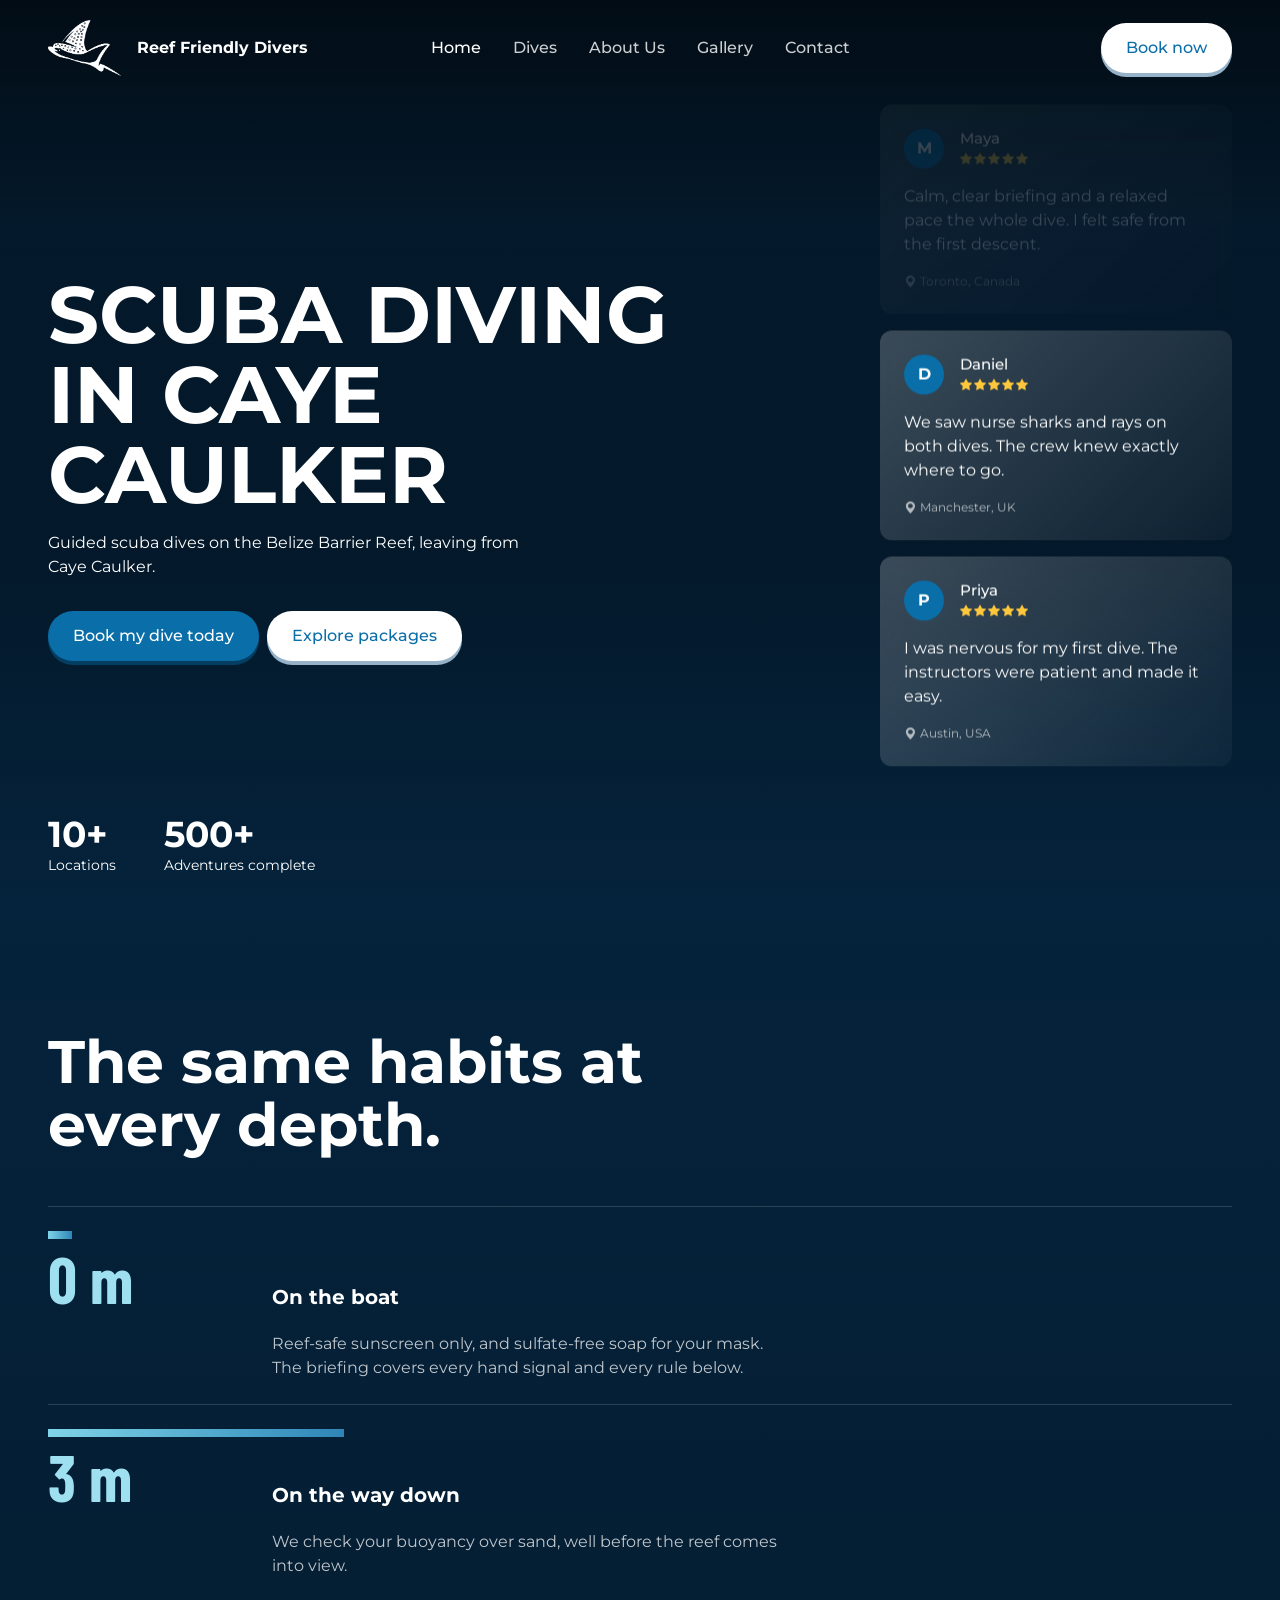
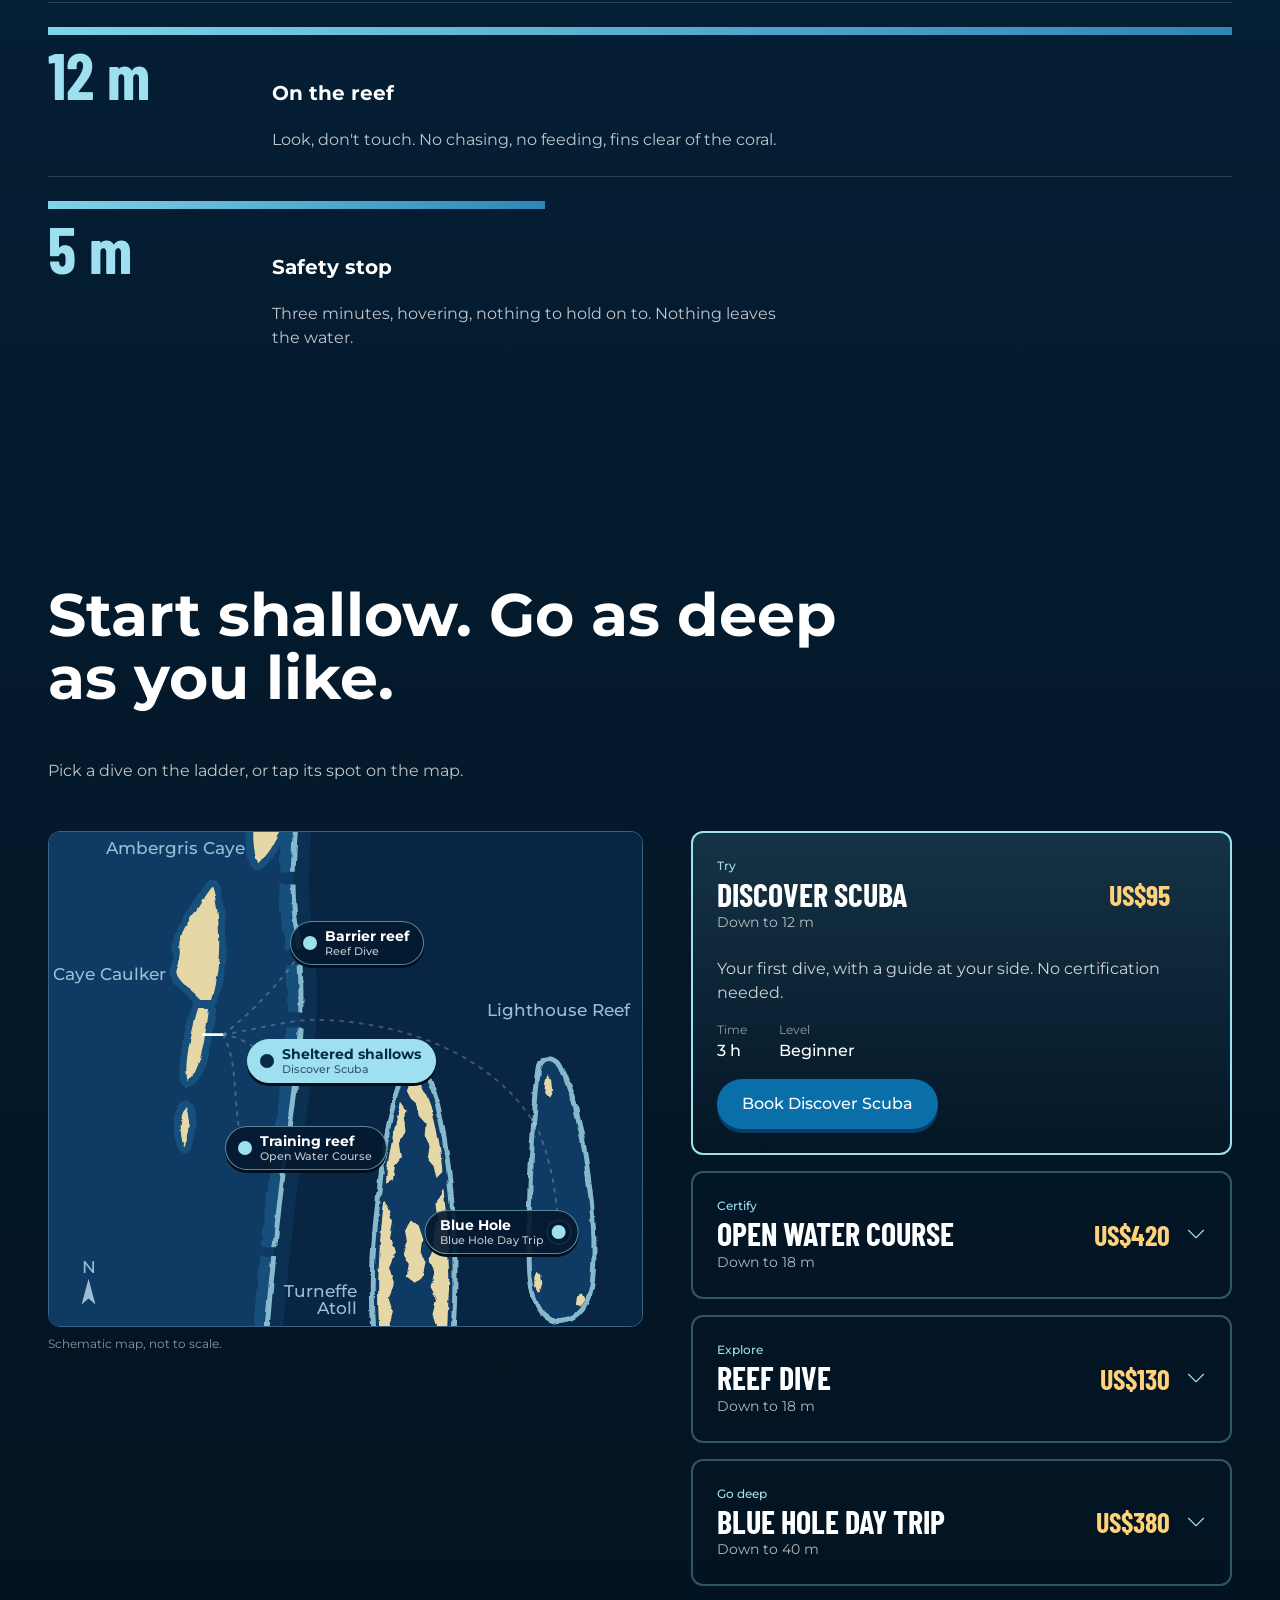
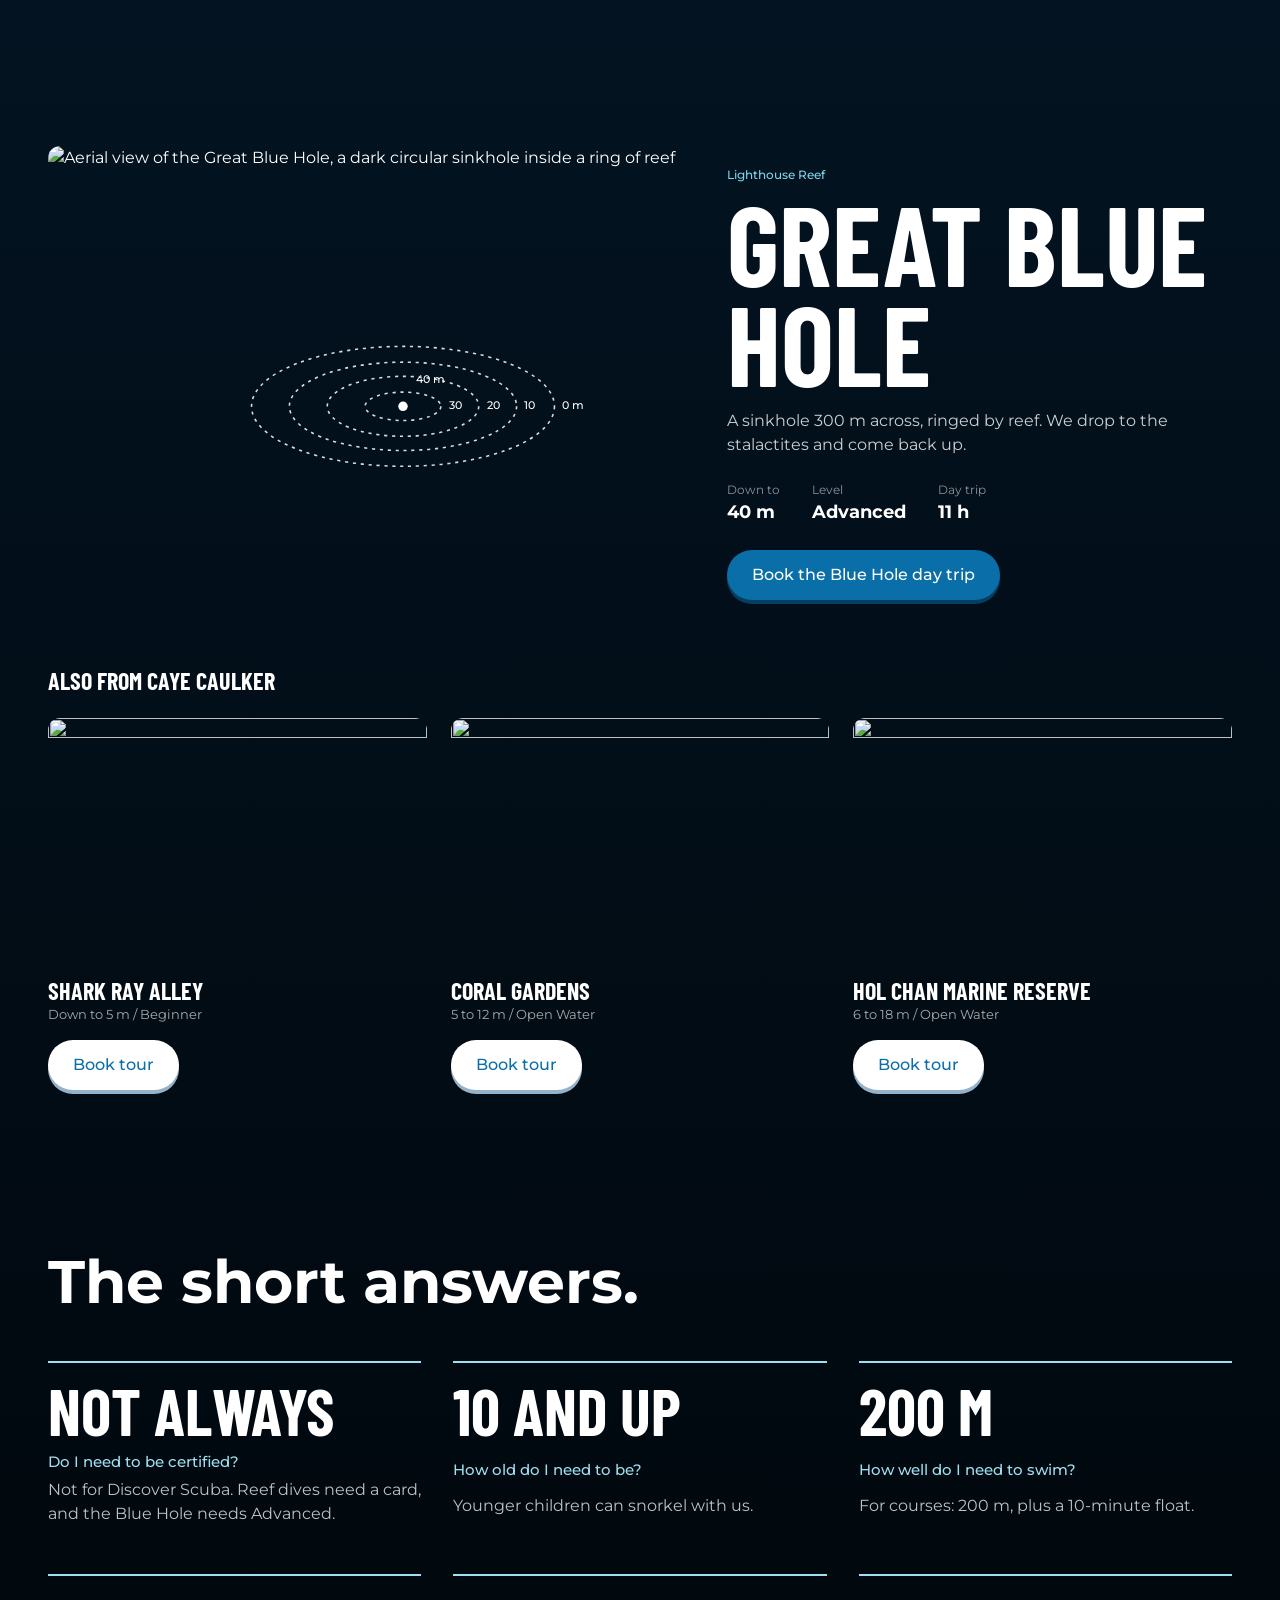
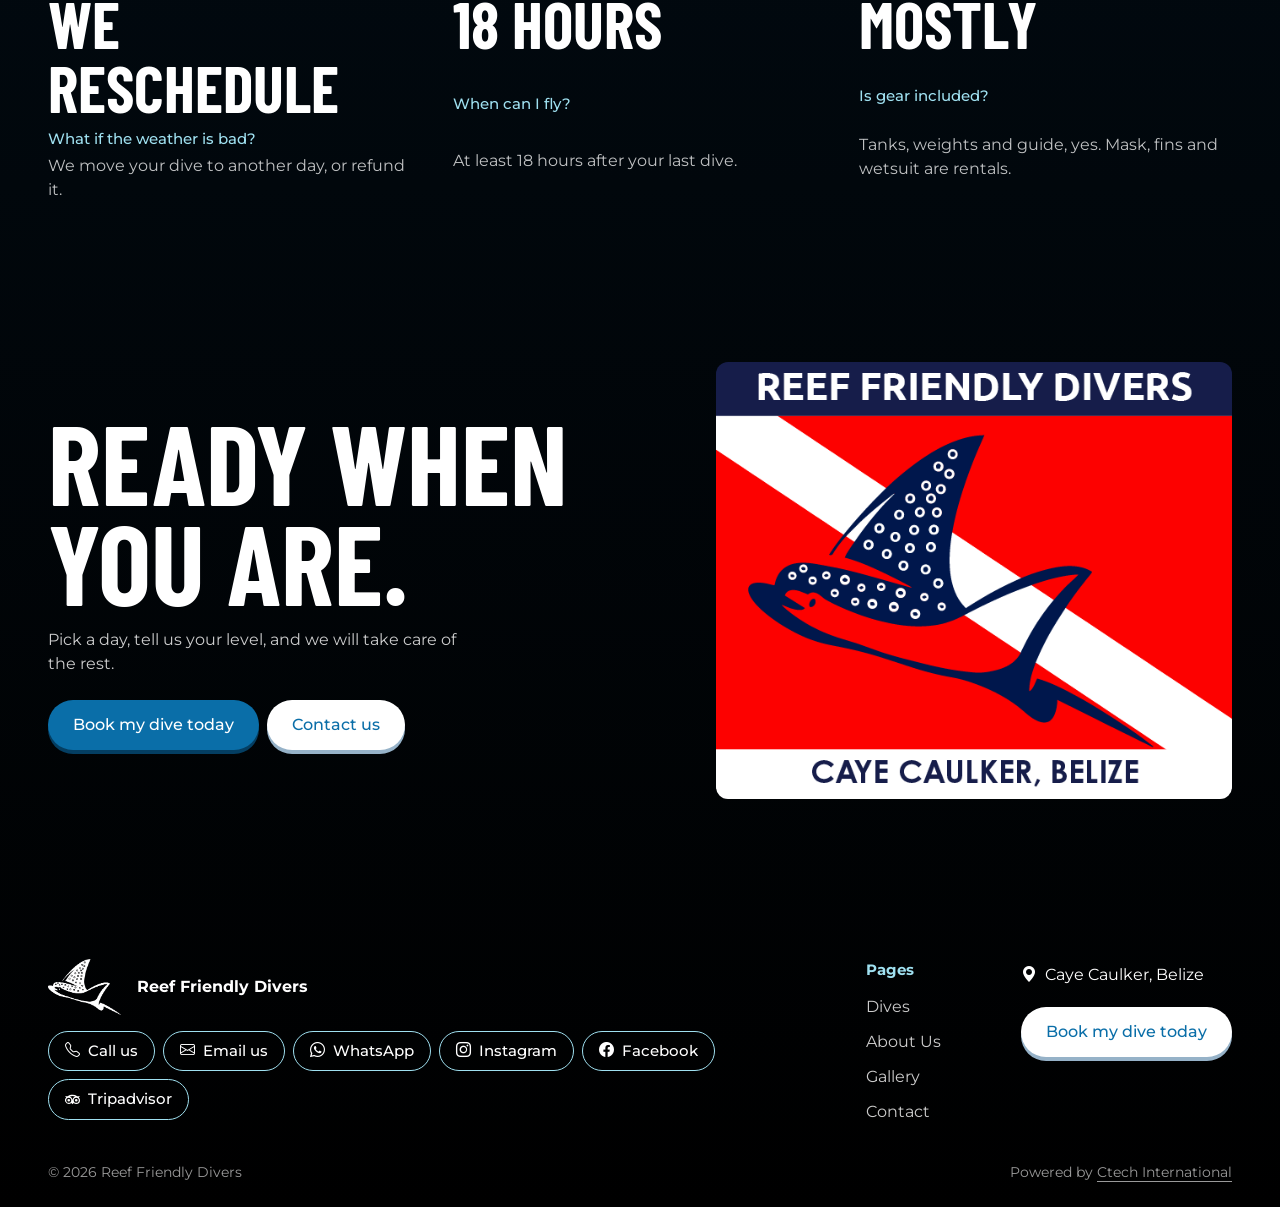
==== commit d905cff1: "Created contact page, up[dated logo, added title to page links on footer" ====
--- a/index.html
+++ b/index.html
@@ -4,6 +4,7 @@
     <meta charset="UTF-8">
     <meta name="viewport" content="width=device-width, initial-scale=1.0">
     <title>Reef Friendly Divers | Caye Caulker, Belize</title>
+    <link rel="icon" href="favicon.ico">
     <meta name="description" content="Guided scuba dives on the Belize Barrier Reef, leaving from Caye Caulker.">
     <link rel="preconnect" href="https://fonts.googleapis.com">
     <link rel="preconnect" href="https://fonts.gstatic.com" crossorigin>
@@ -20,7 +21,7 @@
         <canvas class="particles" aria-hidden="true"></canvas>
         <header class="site-header">
             <a class="brand" href="./">
-                <img src="images/logo.png" width="136" height="130" alt="">
+                <img src="images/logo-ray.png" width="481" height="370" alt="">
                 Reef Friendly Divers
             </a>
             <button class="menu-toggle" type="button" aria-expanded="false" aria-controls="site-menu" aria-label="Menu">
@@ -29,10 +30,10 @@
             </button>
             <div class="site-menu" id="site-menu">
                 <nav class="site-nav">
-                    <a href="services.html">Services</a>
+                    <a href="./" aria-current="page">Home</a>
+                    <a href="dives.html">Dives</a>
                     <a href="about.html">About Us</a>
                     <a href="gallery.html">Gallery</a>
-                    <a href="#sites">Belize's Waters</a>
                     <a href="contact.html">Contact</a>
                 </nav>
                 <a class="button button-secondary" href="contact.html">Book now</a>
@@ -241,7 +242,7 @@
                                 <div><dt>Time</dt><dd>3 h</dd></div>
                                 <div><dt>Level</dt><dd>Beginner</dd></div>
                             </dl>
-                            <a class="button button-primary" href="contact.html">Book Discover Scuba</a>
+                            <a class="button button-primary" href="contact.html?tour=discover">Book Discover Scuba</a>
                         </div>
                     </div>
                 </li>
@@ -260,7 +261,7 @@
                                 <div><dt>Time</dt><dd>3 days</dd></div>
                                 <div><dt>Level</dt><dd>Beginner</dd></div>
                             </dl>
-                            <a class="button button-primary" href="contact.html">Book Open Water Course</a>
+                            <a class="button button-primary" href="contact.html?tour=certify">Book Open Water Course</a>
                         </div>
                     </div>
                 </li>
@@ -279,7 +280,7 @@
                                 <div><dt>Time</dt><dd>4 h</dd></div>
                                 <div><dt>Level</dt><dd>Open Water</dd></div>
                             </dl>
-                            <a class="button button-primary" href="contact.html">Book Reef Dive</a>
+                            <a class="button button-primary" href="contact.html?tour=explore">Book Reef Dive</a>
                         </div>
                     </div>
                 </li>
@@ -298,7 +299,7 @@
                                 <div><dt>Time</dt><dd>11 h</dd></div>
                                 <div><dt>Level</dt><dd>Advanced</dd></div>
                             </dl>
-                            <a class="button button-primary" href="contact.html">Book Blue Hole Day Trip</a>
+                            <a class="button button-primary" href="contact.html?tour=blue-hole">Book Blue Hole Day Trip</a>
                         </div>
                     </div>
                 </li>
@@ -335,7 +336,7 @@
                     <div><dt>Level</dt><dd>Advanced</dd></div>
                     <div><dt>Day trip</dt><dd>11 h</dd></div>
                 </dl>
-                <a class="button button-primary" href="#packages">Book the Blue Hole day trip</a>
+                <a class="button button-primary" href="contact.html?tour=blue-hole">Book the Blue Hole day trip</a>
             </div>
         </article>
         <h3 class="sites-more">Also from Caye Caulker</h3>
@@ -344,19 +345,19 @@
                 <img src="https://images.unsplash.com/photo-1582395960020-3b30f1b49004?q=80&amp;w=800&amp;auto=format&amp;fit=crop" width="800" height="533" alt="" loading="lazy">
                 <h4 id="site-shark">Shark Ray Alley</h4>
                 <p>Down to 5 m / Beginner</p>
-                <a class="button button-secondary" href="#packages" aria-describedby="site-shark">Book tour</a>
+                <a class="button button-secondary" href="contact.html?tour=shark-ray" aria-describedby="site-shark">Book tour</a>
             </li>
             <li>
                 <img src="https://images.unsplash.com/photo-1640806878940-1e3e0eea2afe?q=80&amp;w=800&amp;auto=format&amp;fit=crop" width="800" height="533" alt="" loading="lazy">
                 <h4 id="site-coral">Coral Gardens</h4>
                 <p>5 to 12 m / Open Water</p>
-                <a class="button button-secondary" href="#packages" aria-describedby="site-coral">Book tour</a>
+                <a class="button button-secondary" href="contact.html?tour=coral-gardens" aria-describedby="site-coral">Book tour</a>
             </li>
             <li>
                 <img src="https://images.unsplash.com/photo-1543933756-f1e68f5a3a80?q=80&amp;w=800&amp;auto=format&amp;fit=crop" width="800" height="533" alt="" loading="lazy">
                 <h4 id="site-hol-chan">Hol Chan Marine Reserve</h4>
                 <p>6 to 18 m / Open Water</p>
-                <a class="button button-secondary" href="#packages" aria-describedby="site-hol-chan">Book tour</a>
+                <a class="button button-secondary" href="contact.html?tour=hol-chan" aria-describedby="site-hol-chan">Book tour</a>
             </li>
         </ul>
     </section>
@@ -401,13 +402,10 @@
             <p>Pick a day, tell us your level, and we will take care of the rest.</p>
             <div class="cta-actions">
                 <a class="button button-primary" href="contact.html">Book my dive today</a>
-                <a class="button button-secondary" href="contact.html">Contact us</a>
+                <a class="button button-secondary" href="contact.html?topic=ask">Contact us</a>
             </div>
         </div>
-        <svg class="cta-flag" viewBox="0 0 100 80" aria-hidden="true">
-            <rect width="100" height="80"/>
-            <path d="M-12.5 90 112.5-10"/>
-        </svg>
+        <img class="cta-logo" src="images/logo.png" width="612" height="517" alt="Reef Friendly Divers, Caye Caulker, Belize" loading="lazy">
     </section>
     <footer class="site-footer">
         <div class="footer-bubbles" aria-hidden="true">
@@ -431,7 +429,7 @@
         <div class="footer-body">
             <div class="footer-brand">
                 <a class="brand" href="./">
-                    <img src="images/logo.png" width="136" height="130" alt="">
+                    <img src="images/logo-ray.png" width="481" height="370" alt="">
                     Reef Friendly Divers
                 </a>
                 <ul class="chips">
@@ -443,15 +441,15 @@
                     <li><a class="chip" href="https://www.tripadvisor.com/"><svg viewBox="0 0 24 24" width="1em" height="1em" fill="currentColor" aria-hidden="true"><path d="M12.006 4.295c-2.67 0-5.338.784-7.645 2.353H0l1.963 2.135a5.997 5.997 0 0 0 4.04 10.43 5.976 5.976 0 0 0 4.075-1.6L12 19.705l1.922-2.09a5.972 5.972 0 0 0 4.072 1.598 6 6 0 0 0 6-5.998 5.982 5.982 0 0 0-1.957-4.432L24 6.648h-4.35a13.573 13.573 0 0 0-7.644-2.353zM12 6.255c1.531 0 3.063.303 4.504.903C13.943 8.138 12 10.43 12 13.1c0-2.671-1.942-4.962-4.504-5.942A11.72 11.72 0 0 1 12 6.256zM6.002 9.157a4.059 4.059 0 1 1 0 8.118 4.059 4.059 0 0 1 0-8.118zm11.992.002a4.057 4.057 0 1 1 .003 8.115 4.057 4.057 0 0 1-.003-8.115zm-11.992 1.93a2.128 2.128 0 0 0 0 4.256 2.128 2.128 0 0 0 0-4.256zm11.992 0a2.128 2.128 0 0 0 0 4.256 2.128 2.128 0 0 0 0-4.256z"/></svg>Tripadvisor</a></li>
                 </ul>
             </div>
-            <nav class="footer-nav" aria-label="Footer">
-                <a href="services.html">Services</a>
+            <nav class="footer-nav" aria-labelledby="footer-pages">
+                <h2 id="footer-pages">Pages</h2>
+                <a href="dives.html">Dives</a>
                 <a href="about.html">About Us</a>
                 <a href="gallery.html">Gallery</a>
-                <a href="#sites">Belize's Waters</a>
                 <a href="contact.html">Contact</a>
             </nav>
             <div class="footer-book">
-                <p class="footer-location"><i class="bi bi-geo-alt-fill" aria-hidden="true"></i>Caye Caulker, Belize</p>
+                <a class="footer-location" href="https://www.google.com/maps/dir/?api=1&amp;destination=Reef+Friendly+Divers&amp;destination_place_id=ChIJh_zEcbuNXI8RzCWSCmuDcxk" target="_blank" rel="noopener"><i class="bi bi-geo-alt-fill" aria-hidden="true"></i>Caye Caulker, Belize <span class="visually-hidden">(get directions on Google Maps)</span></a>
                 <a class="button button-secondary" href="contact.html">Book my dive today</a>
                 <div class="button-bubbles" aria-hidden="true">
                     <span></span>
--- a/css/style.css
+++ b/css/style.css
@@ -84,7 +84,7 @@
 .brand img {
     display: block;
     width: auto;
-    height: 3rem;
+    height: 3.5rem;
 }
 
 .menu-toggle {
@@ -934,21 +934,11 @@
     color: rgb(255 255 255 / 0.8);
 }
 
-.cta-flag {
+.cta-logo {
     display: block;
     width: 100%;
     height: auto;
     border-radius: var(--radius);
-}
-
-.cta-flag rect {
-    fill: #d71f27;
-}
-
-.cta-flag path {
-    fill: none;
-    stroke: white;
-    stroke-width: 14;
 }
 
 .cta-actions {
@@ -1024,6 +1014,13 @@
     justify-items: start;
 }
 
+.footer-nav h2 {
+    margin: 0 0 var(--space-1);
+    font-size: 0.9375rem;
+    font-weight: 700;
+    color: #9fe0f0;
+}
+
 .footer-nav a {
     padding: 0.35rem 0;
     color: rgb(255 255 255 / 0.8);
@@ -1044,8 +1041,23 @@
 
 .footer-location {
     display: flex;
+    justify-self: start;
     align-items: center;
     gap: var(--space-1);
+    padding-block: 0.25rem;
+    text-decoration-color: rgb(255 255 255 / 0.4);
+    text-underline-offset: 0.25em;
+    transition: color 0.15s;
+}
+
+.footer-book .footer-location {
+    text-decoration: none;
+}
+
+.footer-location:hover,
+.footer-location:focus-visible {
+    color: #9fe0f0;
+    text-decoration-color: currentColor;
 }
 
 .legal {
@@ -1315,6 +1327,489 @@
     }
 }
 
+.visually-hidden {
+    position: absolute;
+    width: 1px;
+    height: 1px;
+    overflow: hidden;
+    clip-path: inset(50%);
+    white-space: nowrap;
+}
+
+.site-nav a[aria-current="page"] {
+    color: white;
+}
+
+.contact-page .site-header {
+    position: absolute;
+    inset: 0 0 auto;
+}
+
+.contact {
+    display: grid;
+}
+
+.contact-panel {
+    position: relative;
+    isolation: isolate;
+    display: grid;
+    align-content: end;
+    min-height: 32rem;
+}
+
+.contact-panel::after {
+    content: "";
+    position: absolute;
+    inset: 0 0 auto;
+    z-index: -1;
+    height: 10rem;
+    background: linear-gradient(rgb(0 0 0 / 0.6), transparent);
+}
+
+.contact-photo {
+    position: absolute;
+    inset: 0;
+    z-index: -1;
+    width: 100%;
+    height: 100%;
+    object-fit: cover;
+}
+
+.contact-copy {
+    display: grid;
+    justify-items: start;
+    gap: var(--space-3);
+    padding: calc(var(--header-height) + var(--space-6)) var(--space-3) var(--space-3);
+    background: linear-gradient(transparent 20%, rgb(2 14 28 / 0.85) 50%);
+}
+
+.contact-copy h1 {
+    font: 700 clamp(3rem, 8vw, 5rem) / 0.92 "Barlow Condensed", sans-serif;
+    text-transform: uppercase;
+}
+
+.contact-copy .chip {
+    background-color: rgb(2 14 28 / 0.6);
+}
+
+.contact-copy .chip:is(:hover, :focus-visible) {
+    background-color: white;
+}
+
+.picked-tour {
+    display: grid;
+    justify-self: stretch;
+    padding-top: var(--space-2);
+    border-top: 2px solid #9fe0f0;
+}
+
+.picked-tour[hidden] {
+    display: none;
+}
+
+.picked-meta {
+    color: rgb(255 255 255 / 0.8);
+}
+
+.picked-price {
+    font: 700 2rem / 1.2 "Barlow Condensed", sans-serif;
+    color: #ffd27a;
+}
+
+.booking-form {
+    display: grid;
+    align-content: start;
+    gap: var(--space-3);
+    min-width: 0;
+    padding: var(--space-4) var(--space-3) var(--space-3);
+}
+
+.booking-form fieldset {
+    min-width: 0;
+    margin: 0;
+    padding: 0;
+    border: 0;
+}
+
+.booking-form .topic {
+    display: grid;
+    grid-template-columns: 1fr 1fr;
+    gap: 0.25rem;
+    padding: 0.25rem;
+    border: 1px solid rgb(255 255 255 / 0.3);
+    border-radius: 999px;
+}
+
+.topic label {
+    padding: 0.6rem var(--space-1);
+    border-radius: 999px;
+    font-weight: 500;
+    text-align: center;
+    cursor: pointer;
+    transition: background-color 0.2s ease, color 0.2s ease;
+}
+
+.topic label:has(:checked) {
+    background-color: white;
+    color: var(--deep);
+}
+
+.topic label:has(:focus-visible) {
+    outline: 2px solid #9fe0f0;
+}
+
+.form-progress {
+    display: grid;
+    gap: var(--space-1);
+    scroll-margin-top: var(--space-2);
+}
+
+.form-progress[hidden] {
+    display: none;
+}
+
+.progress-track {
+    --progress: 0.1667;
+    --facing: -1;
+    position: relative;
+    height: 2.5rem;
+    container-type: inline-size;
+    background: linear-gradient(rgb(127 212 232 / 0.25) 0 0) center / 100% 4px no-repeat;
+}
+
+.progress-fill {
+    position: absolute;
+    inset: calc(50% - 2px) 0 auto;
+    height: 4px;
+    background-color: #9fe0f0;
+    transform: scaleX(var(--progress));
+    transform-origin: left;
+    transition: transform 0.7s cubic-bezier(0.22, 1, 0.36, 1);
+}
+
+/* The logo's ray faces left, so it is mirrored to face the way it is travelling. */
+.progress-ray {
+    position: absolute;
+    top: 0;
+    left: 0;
+    width: 3.25rem;
+    height: auto;
+    transform: translateX(calc(var(--progress) * 100cqw - 50%)) scaleX(var(--facing));
+    transition: transform 0.7s cubic-bezier(0.22, 1, 0.36, 1);
+}
+
+.progress-steps {
+    display: grid;
+    grid-template-columns: repeat(3, 1fr);
+    margin: 0;
+    padding: 0;
+    list-style: none;
+}
+
+.progress-steps button {
+    display: grid;
+    justify-items: center;
+    gap: 0.25rem;
+    width: 100%;
+    padding: 0;
+    border: 0;
+    background: none;
+    color: rgb(255 255 255 / 0.65);
+    font: inherit;
+    font-size: 0.875rem;
+    font-weight: 500;
+    cursor: pointer;
+}
+
+.progress-steps button:disabled {
+    cursor: default;
+}
+
+.progress-steps button[aria-current="step"] {
+    color: white;
+}
+
+.progress-dot {
+    display: grid;
+    place-items: center;
+    width: 2.25rem;
+    aspect-ratio: 1;
+    border: 2px solid rgb(127 212 232 / 0.35);
+    border-radius: 50%;
+    transition: background-color 0.3s ease, border-color 0.3s ease, color 0.3s ease, transform 0.3s ease;
+}
+
+.progress-dot i,
+.is-done .progress-dot span {
+    display: none;
+}
+
+.is-done .progress-dot {
+    border-color: #9fe0f0;
+    background-color: #9fe0f0;
+    color: var(--deep);
+}
+
+.is-done .progress-dot i {
+    display: block;
+}
+
+[aria-current="step"] .progress-dot {
+    border-color: #9fe0f0;
+    background-color: white;
+    color: var(--deep);
+    transform: scale(1.15);
+}
+
+.progress-steps button:enabled:is(:hover, :focus-visible) .progress-dot {
+    transform: scale(1.15);
+}
+
+.form-steps.is-animating {
+    overflow: clip;
+}
+
+.form-step {
+    display: grid;
+    align-content: start;
+    gap: var(--space-3);
+}
+
+.form-step[hidden] {
+    display: none;
+}
+
+.form-step h2 {
+    margin: 0;
+    font: 700 2.25rem / 1.05 "Barlow Condensed", sans-serif;
+    text-transform: uppercase;
+}
+
+.form-step h2:focus {
+    outline: none;
+}
+
+.booking-form .booking-fields {
+    display: grid;
+    gap: var(--space-3);
+}
+
+.tour-group legend {
+    margin-bottom: var(--space-1);
+    padding: 0;
+    font-size: 0.875rem;
+    font-weight: 500;
+    color: #9fe0f0;
+}
+
+.tour-cards {
+    display: grid;
+    grid-template-columns: repeat(2, minmax(0, 1fr));
+    gap: var(--space-1);
+}
+
+.tour-card {
+    display: grid;
+    align-content: start;
+    gap: 0.25rem;
+    padding: var(--space-1) 0.75rem;
+    border: 2px solid rgb(127 212 232 / 0.35);
+    border-radius: var(--radius);
+    cursor: pointer;
+    transition: border-color 0.2s ease, background-color 0.2s ease, transform 0.2s ease;
+}
+
+.tour-card:hover {
+    border-color: #9fe0f0;
+    transform: translateY(-2px);
+}
+
+.tour-card:has(:checked) {
+    border-color: #9fe0f0;
+    background-color: rgb(127 212 232 / 0.16);
+}
+
+.tour-card:has(:focus-visible) {
+    outline: 3px solid white;
+}
+
+.tour-name {
+    font: 700 1.25rem / 1.1 "Barlow Condensed", sans-serif;
+    text-transform: uppercase;
+}
+
+.tour-meta {
+    font-size: 0.75rem;
+    color: rgb(255 255 255 / 0.75);
+}
+
+.tour-price {
+    font: 700 1.125rem / 1.2 "Barlow Condensed", sans-serif;
+    color: #ffd27a;
+}
+
+.form-grid {
+    display: grid;
+    gap: var(--space-2);
+}
+
+.field {
+    display: grid;
+    align-content: start;
+    gap: 0.25rem;
+    min-width: 0;
+}
+
+.field label {
+    font-size: 0.875rem;
+    font-weight: 500;
+}
+
+.field :is(input, select, textarea) {
+    width: 100%;
+    min-height: 3rem;
+    padding: 0.7rem var(--space-2);
+    border: 1px solid rgb(255 255 255 / 0.3);
+    border-radius: 0.5rem;
+    background-color: rgb(255 255 255 / 0.06);
+    color: white;
+    color-scheme: dark;
+    font: inherit;
+}
+
+.field textarea {
+    resize: vertical;
+}
+
+.phone-row {
+    display: grid;
+    grid-template-columns: minmax(0, 2fr) minmax(0, 3fr);
+    gap: var(--space-1);
+}
+
+.field input[aria-invalid="true"] {
+    border-color: #ff9c8f;
+}
+
+.field-error {
+    font-size: 0.8125rem;
+    color: #ff9c8f;
+}
+
+.field-error:empty {
+    display: none;
+}
+
+.field :is(input, select, textarea):focus-visible {
+    outline: 2px solid #9fe0f0;
+    outline-offset: 1px;
+}
+
+.field option {
+    background-color: var(--deep);
+}
+
+.form-pick span {
+    display: block;
+    color: rgb(255 255 255 / 0.75);
+}
+
+.form-note {
+    font-size: 0.8125rem;
+    color: rgb(255 255 255 / 0.75);
+}
+
+.step-actions {
+    position: sticky;
+    bottom: 0;
+    z-index: 1;
+    display: flex;
+    gap: var(--space-2);
+    margin-inline: calc(var(--space-3) * -1);
+    padding: var(--space-2) var(--space-3);
+    background-color: rgb(3 22 40 / 0.95);
+}
+
+.step-actions button {
+    font: inherit;
+    font-weight: 500;
+    cursor: pointer;
+}
+
+.step-back[hidden] {
+    display: none;
+}
+
+.step-next {
+    flex: 1;
+}
+
+.form-status {
+    color: #ffd27a;
+}
+
+.find {
+    display: grid;
+    gap: var(--space-3);
+    padding: var(--space-6) var(--space-3) 0;
+}
+
+.find h2 {
+    margin: 0 0 var(--space-2);
+    font-size: clamp(2.25rem, 6vw, 3.75rem);
+    line-height: 1.05;
+}
+
+.find address {
+    margin-bottom: var(--space-3);
+    font-style: normal;
+}
+
+.find-list {
+    margin: 0;
+    padding: 0;
+    list-style: none;
+}
+
+.find-row {
+    display: grid;
+    grid-template-columns: auto 1fr;
+    column-gap: var(--space-2);
+    align-items: center;
+    padding-block: 0.75rem;
+    border-top: 1px solid rgb(127 212 232 / 0.35);
+    overflow-wrap: anywhere;
+    text-decoration: none;
+}
+
+.find-row i {
+    grid-row: span 2;
+    font-size: 1.25rem;
+    color: #9fe0f0;
+}
+
+.find-label {
+    font-size: 0.75rem;
+    color: #9fe0f0;
+}
+
+a.find-row {
+    transition: padding-left 0.25s ease, background-color 0.25s ease;
+}
+
+a.find-row:is(:hover, :focus-visible) {
+    padding-left: var(--space-2);
+    background-color: rgb(127 212 232 / 0.12);
+}
+
+.find iframe {
+    width: 100%;
+    height: 100%;
+    min-height: 22rem;
+    border: 0;
+    border-radius: var(--radius);
+}
+
 @media (prefers-reduced-motion: reduce) {
     .testimonials {
         overflow: auto;
@@ -1324,7 +1819,13 @@
     .m-route,
     .step-arrow,
     .chip,
-    .chip :is(i, svg) {
+    .chip :is(i, svg),
+    .topic label,
+    .tour-card,
+    .progress-fill,
+    .progress-ray,
+    .progress-dot,
+    a.find-row {
         transition: none;
     }
 }
@@ -1502,4 +2003,51 @@
     .footer-book {
         justify-items: start;
     }
-}
+
+    .contact {
+        grid-template-columns: 1fr 1.2fr;
+        align-items: start;
+    }
+
+    .contact-panel {
+        position: sticky;
+        top: 0;
+        height: 100dvh;
+        min-height: 44rem;
+    }
+
+    .contact-copy {
+        padding: var(--header-height) var(--space-5) var(--space-3);
+        background: linear-gradient(transparent, rgb(2 14 28 / 0.85) 25%);
+    }
+
+    .booking-form {
+        padding: var(--header-height) var(--space-5) var(--space-3);
+    }
+
+    .form-grid {
+        grid-template-columns: 1fr 1fr;
+    }
+
+    .field-wide {
+        grid-column: 1 / -1;
+    }
+
+    .step-actions {
+        position: static;
+        justify-content: space-between;
+        margin-inline: 0;
+        padding: 0;
+        background: none;
+    }
+
+    .step-next {
+        flex: none;
+        margin-left: auto;
+    }
+
+    .find {
+        grid-template-columns: 1fr 1.6fr;
+        padding-inline: var(--space-5);
+    }
+}
